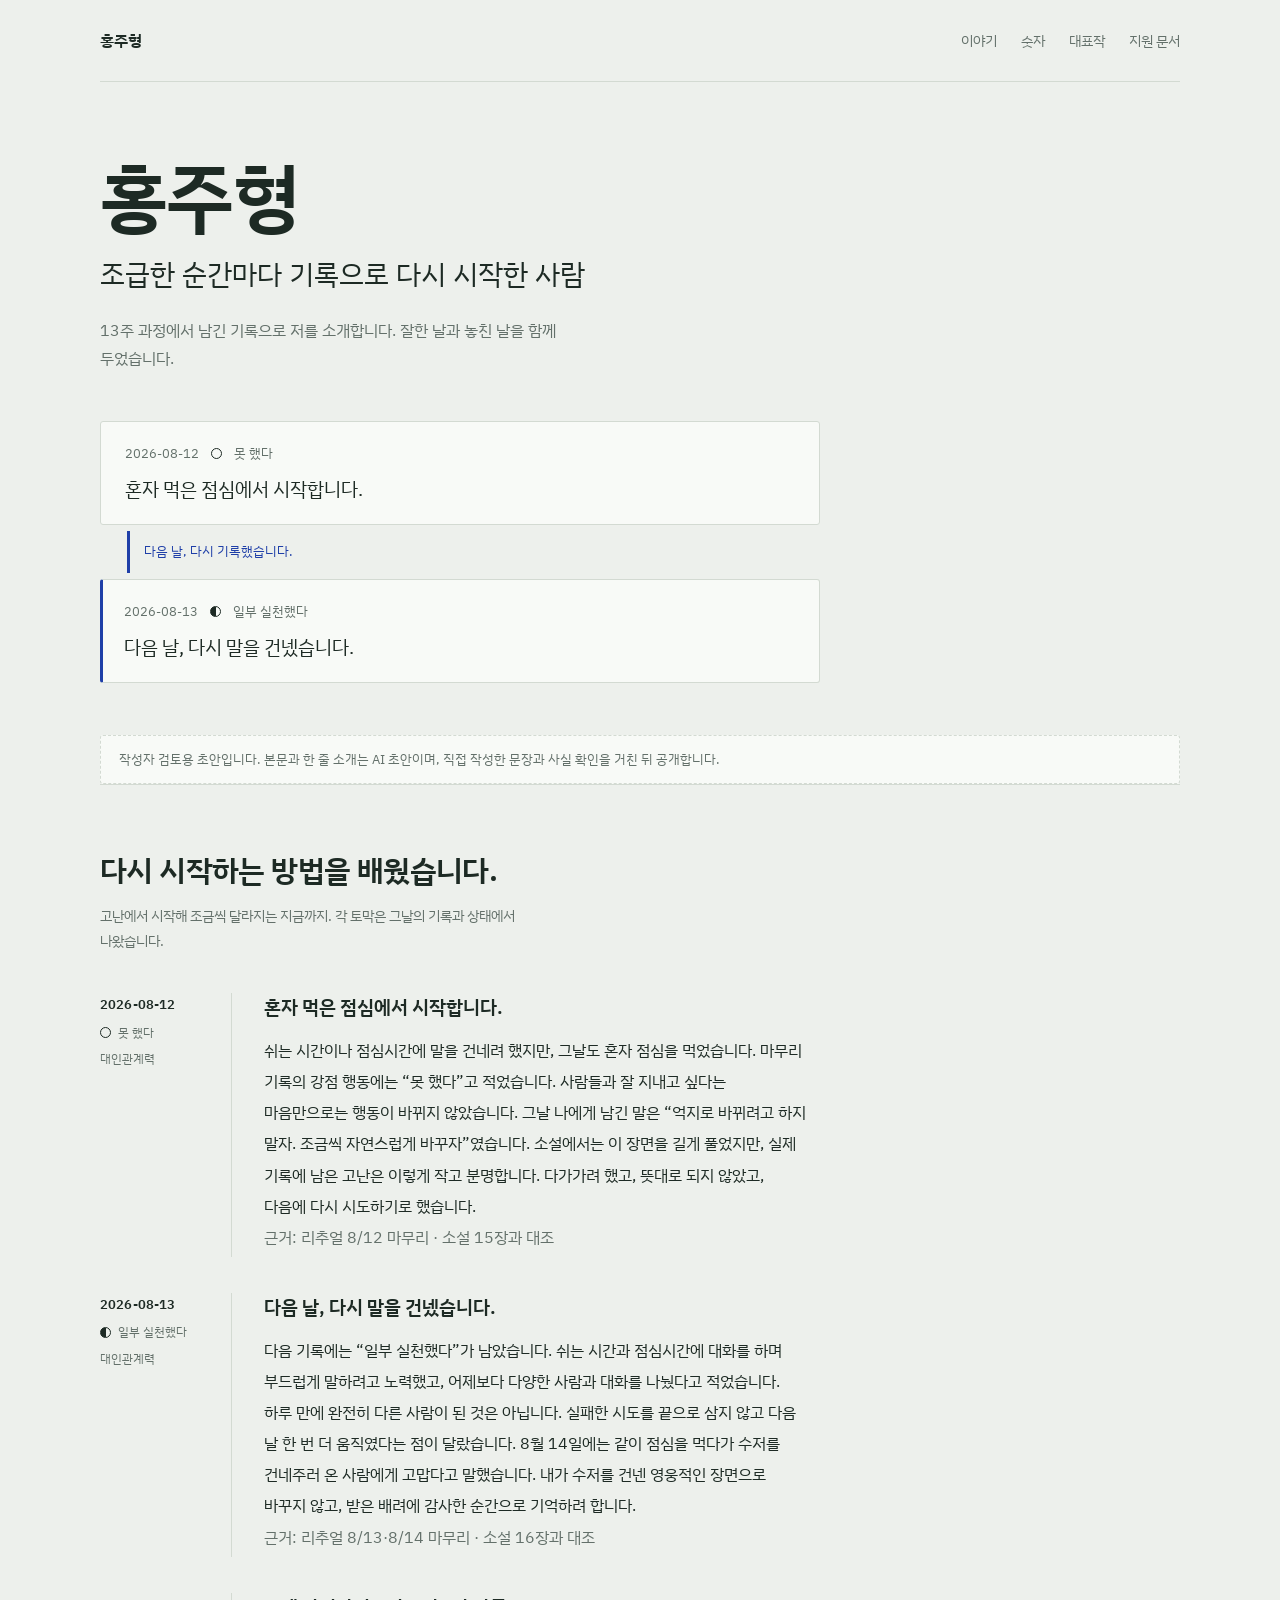
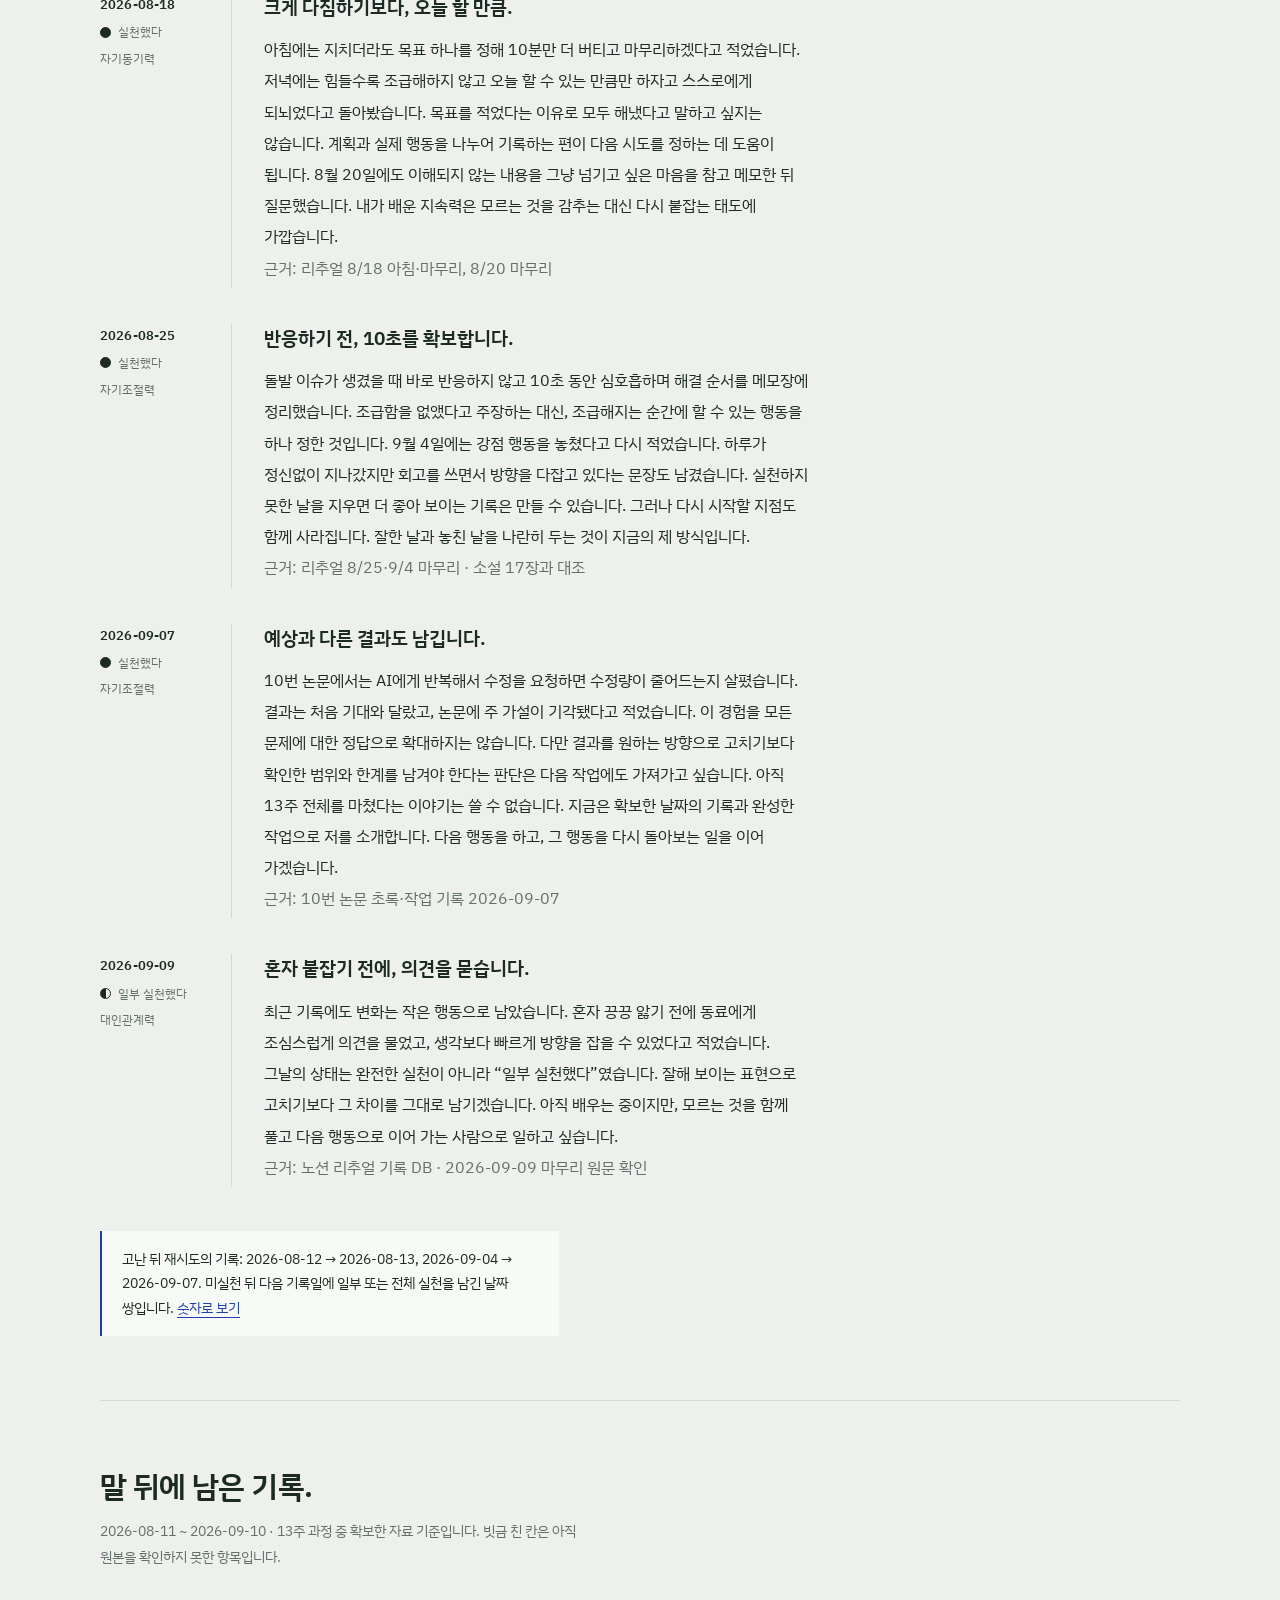
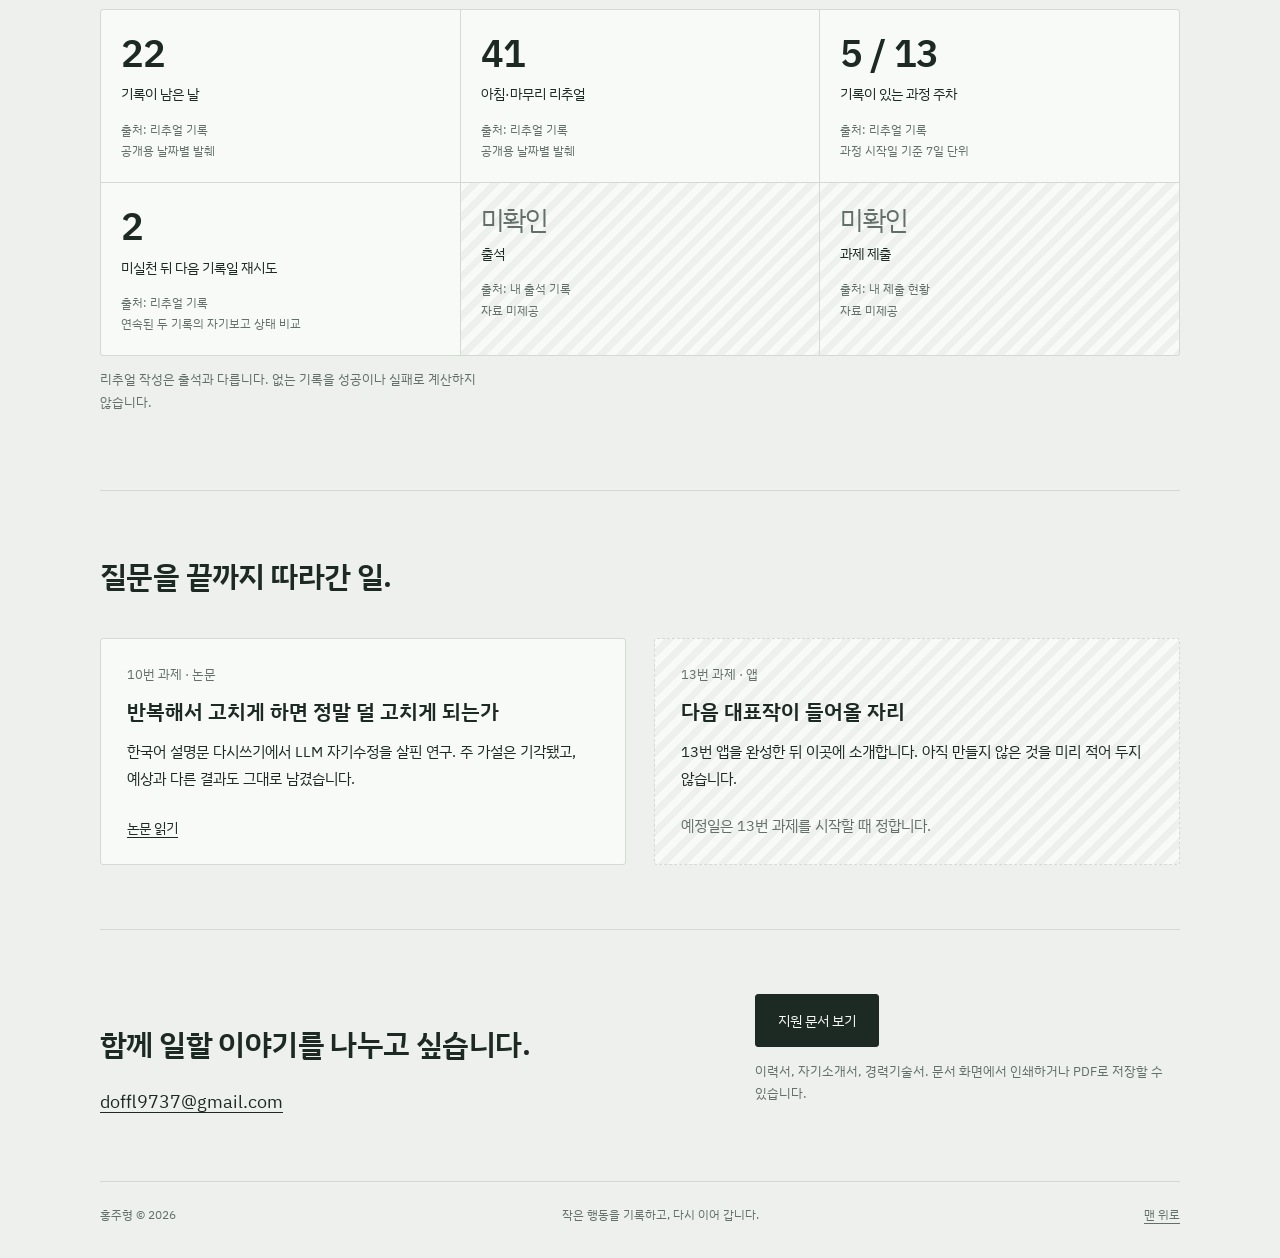
==== preview/index.html @ f92f3372 "BR-A: 기록 갱신 장치와 소개 사이트 - build.py: 공개용 JSON에서 결정론적으로 사이트·지원 문서 HTML 생성 - test_build.py: 동일 입력 동일 결과," ====
<!doctype html>
<html lang="ko"><head><meta charset="utf-8"><meta name="viewport" content="width=device-width,initial-scale=1"><meta name="description" content="홍주형의 이야기, 기록, 대표작."><link rel="icon" href="data:,"><title>홍주형 · 기록으로 이어지는 소개</title><link rel="stylesheet" href="style.css"></head>
<body><a class="skip" href="#story">본문으로 바로가기</a><header><a class="wordmark" href="#top">홍주형</a><nav aria-label="주요 메뉴"><a href="#story">이야기</a><a href="#numbers">숫자</a><a href="#work">대표작</a><a href="#resume">지원 문서</a></nav></header>
<main id="top"><section class="hero"><h1>홍주형</h1><p class="headline">조급한 순간마다 기록으로 다시 시작한 사람</p><p class="intro">13주 과정에서 남긴 기록으로 저를 소개합니다. 잘한 날과 놓친 날을 함께 두었습니다.</p><div class="retry"><article class="entry"><p class="entry-meta"><time datetime="2026-08-12">2026-08-12</time><span class="mark mark-none" aria-hidden="true"></span>못 했다</p><p class="entry-line">혼자 먹은 점심에서 시작합니다.</p></article><p class="retry-join">다음 날, 다시 기록했습니다.</p><article class="entry entry-return"><p class="entry-meta"><time datetime="2026-08-13">2026-08-13</time><span class="mark mark-half" aria-hidden="true"></span>일부 실천했다</p><p class="entry-line">다음 날, 다시 말을 건넸습니다.</p></article></div></section>
<p class="banner">작성자 검토용 초안입니다. 본문과 한 줄 소개는 AI 초안이며, 직접 작성한 문장과 사실 확인을 거친 뒤 공개합니다.</p>
<section id="story" class="section"><div class="section-head"><h2>다시 시작하는 방법을 배웠습니다.</h2><p>고난에서 시작해 조금씩 달라지는 지금까지. 각 토막은 그날의 기록과 상태에서 나왔습니다.</p></div><article class="scene"><div class="scene-rail"><time class="date" datetime="2026-08-12">2026-08-12</time><span class="scene-status"><span class="mark mark-none" aria-hidden="true"></span>못 했다</span><span class="scene-ability">대인관계력</span></div><div class="scene-body"><h3>혼자 먹은 점심에서 시작합니다.</h3><p>쉬는 시간이나 점심시간에 말을 건네려 했지만, 그날도 혼자 점심을 먹었습니다. 마무리 기록의 강점 행동에는 “못 했다”고 적었습니다. 사람들과 잘 지내고 싶다는 마음만으로는 행동이 바뀌지 않았습니다. 그날 나에게 남긴 말은 “억지로 바뀌려고 하지 말자. 조금씩 자연스럽게 바꾸자”였습니다. 소설에서는 이 장면을 길게 풀었지만, 실제 기록에 남은 고난은 이렇게 작고 분명합니다. 다가가려 했고, 뜻대로 되지 않았고, 다음에 다시 시도하기로 했습니다.</p><p class="source">근거: 리추얼 8/12 마무리 · 소설 15장과 대조</p></div></article><article class="scene"><div class="scene-rail"><time class="date" datetime="2026-08-13">2026-08-13</time><span class="scene-status"><span class="mark mark-half" aria-hidden="true"></span>일부 실천했다</span><span class="scene-ability">대인관계력</span></div><div class="scene-body"><h3>다음 날, 다시 말을 건넸습니다.</h3><p>다음 기록에는 “일부 실천했다”가 남았습니다. 쉬는 시간과 점심시간에 대화를 하며 부드럽게 말하려고 노력했고, 어제보다 다양한 사람과 대화를 나눴다고 적었습니다. 하루 만에 완전히 다른 사람이 된 것은 아닙니다. 실패한 시도를 끝으로 삼지 않고 다음 날 한 번 더 움직였다는 점이 달랐습니다. 8월 14일에는 같이 점심을 먹다가 수저를 건네주러 온 사람에게 고맙다고 말했습니다. 내가 수저를 건넨 영웅적인 장면으로 바꾸지 않고, 받은 배려에 감사한 순간으로 기억하려 합니다.</p><p class="source">근거: 리추얼 8/13·8/14 마무리 · 소설 16장과 대조</p></div></article><article class="scene"><div class="scene-rail"><time class="date" datetime="2026-08-18">2026-08-18</time><span class="scene-status"><span class="mark mark-full" aria-hidden="true"></span>실천했다</span><span class="scene-ability">자기동기력</span></div><div class="scene-body"><h3>크게 다짐하기보다, 오늘 할 만큼.</h3><p>아침에는 지치더라도 목표 하나를 정해 10분만 더 버티고 마무리하겠다고 적었습니다. 저녁에는 힘들수록 조급해하지 않고 오늘 할 수 있는 만큼만 하자고 스스로에게 되뇌었다고 돌아봤습니다. 목표를 적었다는 이유로 모두 해냈다고 말하고 싶지는 않습니다. 계획과 실제 행동을 나누어 기록하는 편이 다음 시도를 정하는 데 도움이 됩니다. 8월 20일에도 이해되지 않는 내용을 그냥 넘기고 싶은 마음을 참고 메모한 뒤 질문했습니다. 내가 배운 지속력은 모르는 것을 감추는 대신 다시 붙잡는 태도에 가깝습니다.</p><p class="source">근거: 리추얼 8/18 아침·마무리, 8/20 마무리</p></div></article><article class="scene"><div class="scene-rail"><time class="date" datetime="2026-08-25">2026-08-25</time><span class="scene-status"><span class="mark mark-full" aria-hidden="true"></span>실천했다</span><span class="scene-ability">자기조절력</span></div><div class="scene-body"><h3>반응하기 전, 10초를 확보합니다.</h3><p>돌발 이슈가 생겼을 때 바로 반응하지 않고 10초 동안 심호흡하며 해결 순서를 메모장에 정리했습니다. 조급함을 없앴다고 주장하는 대신, 조급해지는 순간에 할 수 있는 행동을 하나 정한 것입니다. 9월 4일에는 강점 행동을 놓쳤다고 다시 적었습니다. 하루가 정신없이 지나갔지만 회고를 쓰면서 방향을 다잡고 있다는 문장도 남겼습니다. 실천하지 못한 날을 지우면 더 좋아 보이는 기록은 만들 수 있습니다. 그러나 다시 시작할 지점도 함께 사라집니다. 잘한 날과 놓친 날을 나란히 두는 것이 지금의 제 방식입니다.</p><p class="source">근거: 리추얼 8/25·9/4 마무리 · 소설 17장과 대조</p></div></article><article class="scene"><div class="scene-rail"><time class="date" datetime="2026-09-07">2026-09-07</time><span class="scene-status"><span class="mark mark-full" aria-hidden="true"></span>실천했다</span><span class="scene-ability">자기조절력</span></div><div class="scene-body"><h3>예상과 다른 결과도 남깁니다.</h3><p>10번 논문에서는 AI에게 반복해서 수정을 요청하면 수정량이 줄어드는지 살폈습니다. 결과는 처음 기대와 달랐고, 논문에 주 가설이 기각됐다고 적었습니다. 이 경험을 모든 문제에 대한 정답으로 확대하지는 않습니다. 다만 결과를 원하는 방향으로 고치기보다 확인한 범위와 한계를 남겨야 한다는 판단은 다음 작업에도 가져가고 싶습니다. 아직 13주 전체를 마쳤다는 이야기는 쓸 수 없습니다. 지금은 확보한 날짜의 기록과 완성한 작업으로 저를 소개합니다. 다음 행동을 하고, 그 행동을 다시 돌아보는 일을 이어 가겠습니다.</p><p class="source">근거: 10번 논문 초록·작업 기록 2026-09-07</p></div></article><article class="scene"><div class="scene-rail"><time class="date" datetime="2026-09-09">2026-09-09</time><span class="scene-status"><span class="mark mark-half" aria-hidden="true"></span>일부 실천했다</span><span class="scene-ability">대인관계력</span></div><div class="scene-body"><h3>혼자 붙잡기 전에, 의견을 묻습니다.</h3><p>최근 기록에도 변화는 작은 행동으로 남았습니다. 혼자 끙끙 앓기 전에 동료에게 조심스럽게 의견을 물었고, 생각보다 빠르게 방향을 잡을 수 있었다고 적었습니다. 그날의 상태는 완전한 실천이 아니라 “일부 실천했다”였습니다. 잘해 보이는 표현으로 고치기보다 그 차이를 그대로 남기겠습니다. 아직 배우는 중이지만, 모르는 것을 함께 풀고 다음 행동으로 이어 가는 사람으로 일하고 싶습니다.</p><p class="source">근거: 노션 리추얼 기록 DB · 2026-09-09 마무리 원문 확인</p></div></article><p class="recovery">고난 뒤 재시도의 기록: 2026-08-12 → 2026-08-13, 2026-09-04 → 2026-09-07. 미실천 뒤 다음 기록일에 일부 또는 전체 실천을 남긴 날짜 쌍입니다. <a href="#numbers">숫자로 보기</a></p></section>
<section id="numbers" class="section"><div class="section-head"><h2>말 뒤에 남은 기록.</h2><p>2026-08-11 ~ 2026-09-10 · 13주 과정 중 확보한 자료 기준입니다. 빗금 친 칸은 아직 원본을 확인하지 못한 항목입니다.</p></div><div class="tally"><div class="stat"><span class="stat-value">22</span><span class="stat-label">기록이 남은 날</span><span class="stat-source">출처: 리추얼 기록</span><span class="stat-note">공개용 날짜별 발췌</span></div><div class="stat"><span class="stat-value">41</span><span class="stat-label">아침·마무리 리추얼</span><span class="stat-source">출처: 리추얼 기록</span><span class="stat-note">공개용 날짜별 발췌</span></div><div class="stat"><span class="stat-value">5 / 13</span><span class="stat-label">기록이 있는 과정 주차</span><span class="stat-source">출처: 리추얼 기록</span><span class="stat-note">과정 시작일 기준 7일 단위</span></div><div class="stat"><span class="stat-value">2</span><span class="stat-label">미실천 뒤 다음 기록일 재시도</span><span class="stat-source">출처: 리추얼 기록</span><span class="stat-note">연속된 두 기록의 자기보고 상태 비교</span></div><div class="stat stat-empty"><span class="stat-value">미확인</span><span class="stat-label">출석</span><span class="stat-source">출처: 내 출석 기록</span><span class="stat-note">자료 미제공</span></div><div class="stat stat-empty"><span class="stat-value">미확인</span><span class="stat-label">과제 제출</span><span class="stat-source">출처: 내 제출 현황</span><span class="stat-note">자료 미제공</span></div></div><p class="footnote">리추얼 작성은 출석과 다릅니다. 없는 기록을 성공이나 실패로 계산하지 않습니다.</p></section>
<section id="work" class="section"><div class="section-head"><h2>질문을 끝까지 따라간 일.</h2></div><div class="works"><article class="work"><span class="work-kind">10번 과제 · 논문</span><h3>반복해서 고치게 하면 정말 덜 고치게 되는가</h3><p>한국어 설명문 다시쓰기에서 LLM 자기수정을 살핀 연구. 주 가설은 기각됐고, 예상과 다른 결과도 그대로 남겼습니다.</p><a href="paper.html">논문 읽기</a></article><article class="work work-empty"><span class="work-kind">13번 과제 · 앱</span><h3>다음 대표작이 들어올 자리</h3><p>13번 앱을 완성한 뒤 이곳에 소개합니다. 아직 만들지 않은 것을 미리 적어 두지 않습니다.</p><p class="work-note">예정일은 13번 과제를 시작할 때 정합니다.</p></article></div></section>
<section id="resume" class="section closing"><div><h2>함께 일할 이야기를 나누고 싶습니다.</h2><a class="contact" href="mailto:doffl9737@gmail.com">doffl9737@gmail.com</a></div><div><a class="button" href="documents.html">지원 문서 보기</a><p class="footnote">이력서, 자기소개서, 경력기술서. 문서 화면에서 인쇄하거나 PDF로 저장할 수 있습니다.</p></div></section></main><footer><span>홍주형 © 2026</span><span>작은 행동을 기록하고, 다시 이어 갑니다.</span><a href="#top">맨 위로</a></footer></body></html>
---- preview/style.css ----
@import url("https://fonts.googleapis.com/css2?family=IBM+Plex+Sans+KR:wght@300;400;600&display=swap");

/* 기록의 사이트: 상태는 색이 아니라 모양으로, "아직 없음"은 빈 칸으로 드러낸다. */
:root{
  --paper:#edf0ec;
  --sheet:#f8faf7;
  --ink:#1d2a24;
  --muted:#63706a;
  --rule:#d3dad2;
  --pen:#1f3fa8;
  --measure:34em;
}
*{box-sizing:border-box}
html{scroll-behavior:smooth;scroll-padding-top:24px}
body{
  margin:0;
  background:var(--paper);
  color:var(--ink);
  font-family:"IBM Plex Sans KR","Malgun Gothic","Apple SD Gothic Neo",system-ui,sans-serif;
  font-weight:400;
  line-height:1.8;
  -webkit-font-smoothing:antialiased;
}
a{color:inherit;text-underline-offset:4px;text-decoration-thickness:1px}
a:focus-visible,button:focus-visible{outline:2px solid var(--pen);outline-offset:4px}
time,.date,.stat-value{font-variant-numeric:tabular-nums}
.skip{position:absolute;top:-100px;left:16px;background:var(--sheet);padding:12px 16px;z-index:5}
.skip:focus{top:12px}

header,main,footer{width:min(1080px,calc(100% - 72px));margin-inline:auto}

/* ── 머리말 ───────────────────────────────── */
header{
  display:flex;justify-content:space-between;align-items:baseline;
  gap:24px;padding:26px 0;border-bottom:1px solid var(--rule);
}
.wordmark{font-weight:600;text-decoration:none;letter-spacing:-.01em}
nav{display:flex;gap:24px;font-size:13.5px;color:var(--muted)}
nav a{text-decoration:none}
nav a:hover{color:var(--ink);text-decoration:underline}

/* ── 첫 화면: 다시 시작한 이틀 ─────────────── */
.hero{padding:72px 0 52px}
.hero h1{
  font-size:clamp(44px,6vw,76px);font-weight:600;letter-spacing:-.02em;
  line-height:1.1;margin:0;
}
.headline{
  font-size:clamp(20px,2.2vw,28px);font-weight:400;line-height:1.5;
  margin:16px 0 0;max-width:24em;word-break:keep-all;
}
.intro{
  font-size:15.5px;color:var(--muted);max-width:var(--measure);
  margin:22px 0 0;word-break:keep-all;
}

.retry{margin-top:48px;max-width:720px}
.entry{
  background:var(--sheet);border:1px solid var(--rule);border-radius:3px;
  padding:20px 24px;
}
/* 다시 기록한 날. 파란 잉크는 이 사이트에서 오직 여기에만 쓴다. */
.entry-return{border-left:3px solid var(--pen);padding-left:21px}
.entry-meta{
  display:flex;align-items:center;gap:12px;margin:0 0 10px;
  font-size:12.5px;color:var(--muted);
}
.entry-line{margin:0;font-size:19px;line-height:1.55;word-break:keep-all}
.retry-join{
  display:flex;align-items:center;gap:14px;
  margin:0;padding:0 0 0 27px;
  font-size:13px;color:var(--pen);
}
.retry-join::before{
  content:"";width:3px;height:42px;background:var(--pen);flex:none;
  margin:6px 0;
}

/* 상태 표식: ○ 못 했다 / ◐ 일부 실천 / ● 실천 — 색이 아니라 채움으로 구분 */
.mark{
  width:11px;height:11px;border-radius:50%;flex:none;
  border:1.5px solid var(--ink);
}
.mark-full{background:var(--ink)}
.mark-half{background:linear-gradient(90deg,var(--ink) 50%,transparent 50%)}
.mark-none{background:transparent}
.mark-blank{border-style:dotted;opacity:.55}

/* ── 초안 배너 ─────────────────────────────── */
.banner{
  margin:0;padding:12px 18px;background:var(--sheet);
  border:1px dashed var(--rule);border-radius:3px;
  font-size:13px;color:var(--muted);
}

/* ── 구획 ─────────────────────────────────── */
.section{padding:64px 0;border-top:1px solid var(--rule)}
.section-head{margin-bottom:40px}
h2{
  font-size:clamp(25px,2.6vw,30px);font-weight:600;letter-spacing:-.02em;
  line-height:1.45;margin:0;word-break:keep-all;
}
.section-head p{
  margin:10px 0 0;font-size:14px;color:var(--muted);
  max-width:var(--measure);word-break:keep-all;
}

/* ── 이야기: 날짜 레일 + 세로 척추 ─────────── */
.scene{
  display:grid;grid-template-columns:132px 1fr;gap:0 32px;
  padding-bottom:36px;
}
.scene-rail{
  border-right:1px solid var(--rule);padding-right:20px;
  display:flex;flex-direction:column;gap:5px;align-items:flex-start;
}
.scene-rail .date{font-size:13px;font-weight:600;letter-spacing:.01em}
.scene-status{display:flex;align-items:center;gap:7px;font-size:12px;color:var(--muted)}
.scene-ability{font-size:12px;color:var(--muted)}
.scene-body{padding-bottom:4px}
.scene-body h3{
  font-size:19px;font-weight:600;line-height:1.55;margin:0 0 12px;
  word-break:keep-all;
}
.scene-body p{
  font-size:16px;line-height:1.95;margin:0;
  max-width:var(--measure);word-break:keep-all;
}
.source{margin-top:14px;font-size:12px;color:var(--muted)}
.recovery{
  margin:8px 0 0;padding:16px 20px;border-left:2px solid var(--pen);
  background:var(--sheet);font-size:13.5px;max-width:var(--measure);
  word-break:keep-all;
}
.recovery a{color:var(--pen)}

/* ── 숫자: 확보한 값과 빈 칸을 나란히 ──────── */
/* 6개 항목 = 3×2. auto-fit은 마지막 줄에 빈 칸을 남긴다. */
.tally{
  display:grid;grid-template-columns:repeat(3,1fr);
  gap:1px;background:var(--rule);border:1px solid var(--rule);border-radius:3px;
  overflow:hidden;
}
.stat{background:var(--sheet);padding:22px 20px 20px}
.stat-value{
  display:block;font-size:38px;font-weight:600;letter-spacing:-.03em;
  line-height:1.15;
}
.stat-label{display:block;font-size:14px;margin-top:6px}
.stat-source{display:block;font-size:12px;color:var(--muted);margin-top:12px}
.stat-note{display:block;font-size:12px;color:var(--muted)}
/* 아직 없음 = 빈 칸. 숨기지 않고 형태로 남긴다. */
.stat-empty{background:repeating-linear-gradient(
  135deg,var(--sheet),var(--sheet) 7px,var(--paper) 7px,var(--paper) 14px)}
.stat-empty .stat-value{color:var(--muted);font-size:26px;font-weight:400}
.footnote{font-size:12.5px;color:var(--muted);max-width:var(--measure);word-break:keep-all}

/* ── 대표작 ───────────────────────────────── */
.works{display:grid;grid-template-columns:repeat(auto-fit,minmax(280px,1fr));gap:28px}
.work{
  background:var(--sheet);border:1px solid var(--rule);border-radius:3px;
  padding:24px 26px;display:flex;flex-direction:column;
}
.work-kind{font-size:12.5px;color:var(--muted)}
.work h3{
  font-size:21px;font-weight:600;line-height:1.5;margin:10px 0 12px;
  word-break:keep-all;
}
.work p{font-size:14.5px;line-height:1.85;margin:0;word-break:keep-all}
.work a{margin-top:auto;padding-top:20px;font-size:14px}
.work-empty{
  background:repeating-linear-gradient(
    135deg,var(--sheet),var(--sheet) 7px,var(--paper) 7px,var(--paper) 14px);
  border-style:dashed;
}
.work-note{margin-top:auto;padding-top:20px;font-size:13px;color:var(--muted)}

/* ── 맺음 ─────────────────────────────────── */
.closing{display:grid;grid-template-columns:1fr auto;gap:40px;align-items:end}
.contact{font-size:18px;overflow-wrap:anywhere;display:inline-block;margin-top:18px}
.button{
  display:inline-block;padding:13px 22px;border:1px solid var(--ink);
  border-radius:3px;text-decoration:none;font-size:14px;background:var(--ink);
  color:var(--sheet);
}
.button:hover{background:#0f1a15}
footer{
  border-top:1px solid var(--rule);padding:22px 0 32px;
  display:flex;justify-content:space-between;gap:16px;
  font-size:12px;color:var(--muted);
}

/* ── 지원 문서 / 논문 ──────────────────────── */
.document{max-width:800px;margin-inline:auto;padding:40px 24px}
.document section{margin-bottom:48px}
.document h1{font-size:34px;font-weight:600;letter-spacing:-.03em}
.document table{border-collapse:collapse;width:100%;font-size:13px}
.document th,.document td{
  padding:11px 12px;border:1px solid var(--rule);text-align:left;vertical-align:top;
}
.document th{background:var(--sheet);font-weight:600}
.document .scene{grid-template-columns:112px 1fr;gap:0 24px}
.paper-text{
  white-space:pre-wrap;overflow-wrap:anywhere;font-family:inherit;
  font-size:14px;line-height:1.9;
}
.print-button{
  background:var(--ink);color:var(--sheet);border:0;border-radius:3px;
  padding:10px 20px;cursor:pointer;font:inherit;font-size:14px;
}

/* ── 모바일 ───────────────────────────────── */
@media(max-width:720px){
  header,main,footer{width:calc(100% - 32px)}
  header{flex-direction:column;align-items:flex-start;gap:10px;padding:18px 0}
  nav{width:100%;justify-content:space-between;gap:10px;font-size:13px}
  .hero{padding:44px 0 40px}
  .retry{margin-top:36px}
  .entry{padding:16px 18px}
  .entry-line{font-size:16px}
  .entry-meta{flex-wrap:wrap;gap:8px}
  .section{padding:40px 0}
  .section-head{margin-bottom:28px}
  /* 레일이 위로 올라오고, 척추는 왼쪽 테두리가 된다 */
  .scene,.document .scene{
    grid-template-columns:1fr;gap:12px;
    border-left:1px solid var(--rule);padding-left:18px;padding-bottom:30px;
  }
  .scene-rail{
    border-right:0;padding-right:0;flex-direction:row;flex-wrap:wrap;
    align-items:center;gap:8px 14px;
  }
  .tally{grid-template-columns:1fr}
  .closing{grid-template-columns:1fr;gap:24px;align-items:start}
  footer{flex-wrap:wrap;gap:8px}
  .document table,.document tbody,.document tr,.document td{display:block}
  .document th{display:none}
  .document td:empty{display:none}
  .document td:before{
    content:attr(data-label);display:block;font-weight:600;font-size:11px;
    color:var(--muted);
  }
}

@media(min-width:721px) and (max-width:960px){
  .tally{grid-template-columns:repeat(2,1fr)}
}

@media(prefers-reduced-motion:reduce){html{scroll-behavior:auto}}

/* ── 인쇄 (지원 문서 PDF) ──────────────────── */
@media print{
  @page{size:A4;margin:16mm}
  body{background:#fff;color:#000}
  .no-print{display:none!important}
  .document{max-width:none;padding:0;font-size:10.5pt}
  .document section{break-after:page}
  .document h1,.document h2,.document h3{break-after:avoid}
  /* grid 자식은 break-inside가 신뢰할 수 없다. 인쇄에서는 블록으로 되돌린다. */
  .scene{display:block;break-inside:avoid;padding-bottom:18px}
  .scene-rail{
    display:flex;flex-direction:row;align-items:center;gap:14px;
    border-right:0;padding-right:0;margin-bottom:6px;break-after:avoid;
  }
  .scene-body p{line-height:1.65}
  .source{font-size:8pt}
  .recovery{border-left:2px solid #000;background:none}
  .banner{border:1px solid #888}
  .document td{padding:8px}
  .document tr{break-inside:avoid}
  a{color:inherit;text-decoration:none}
}
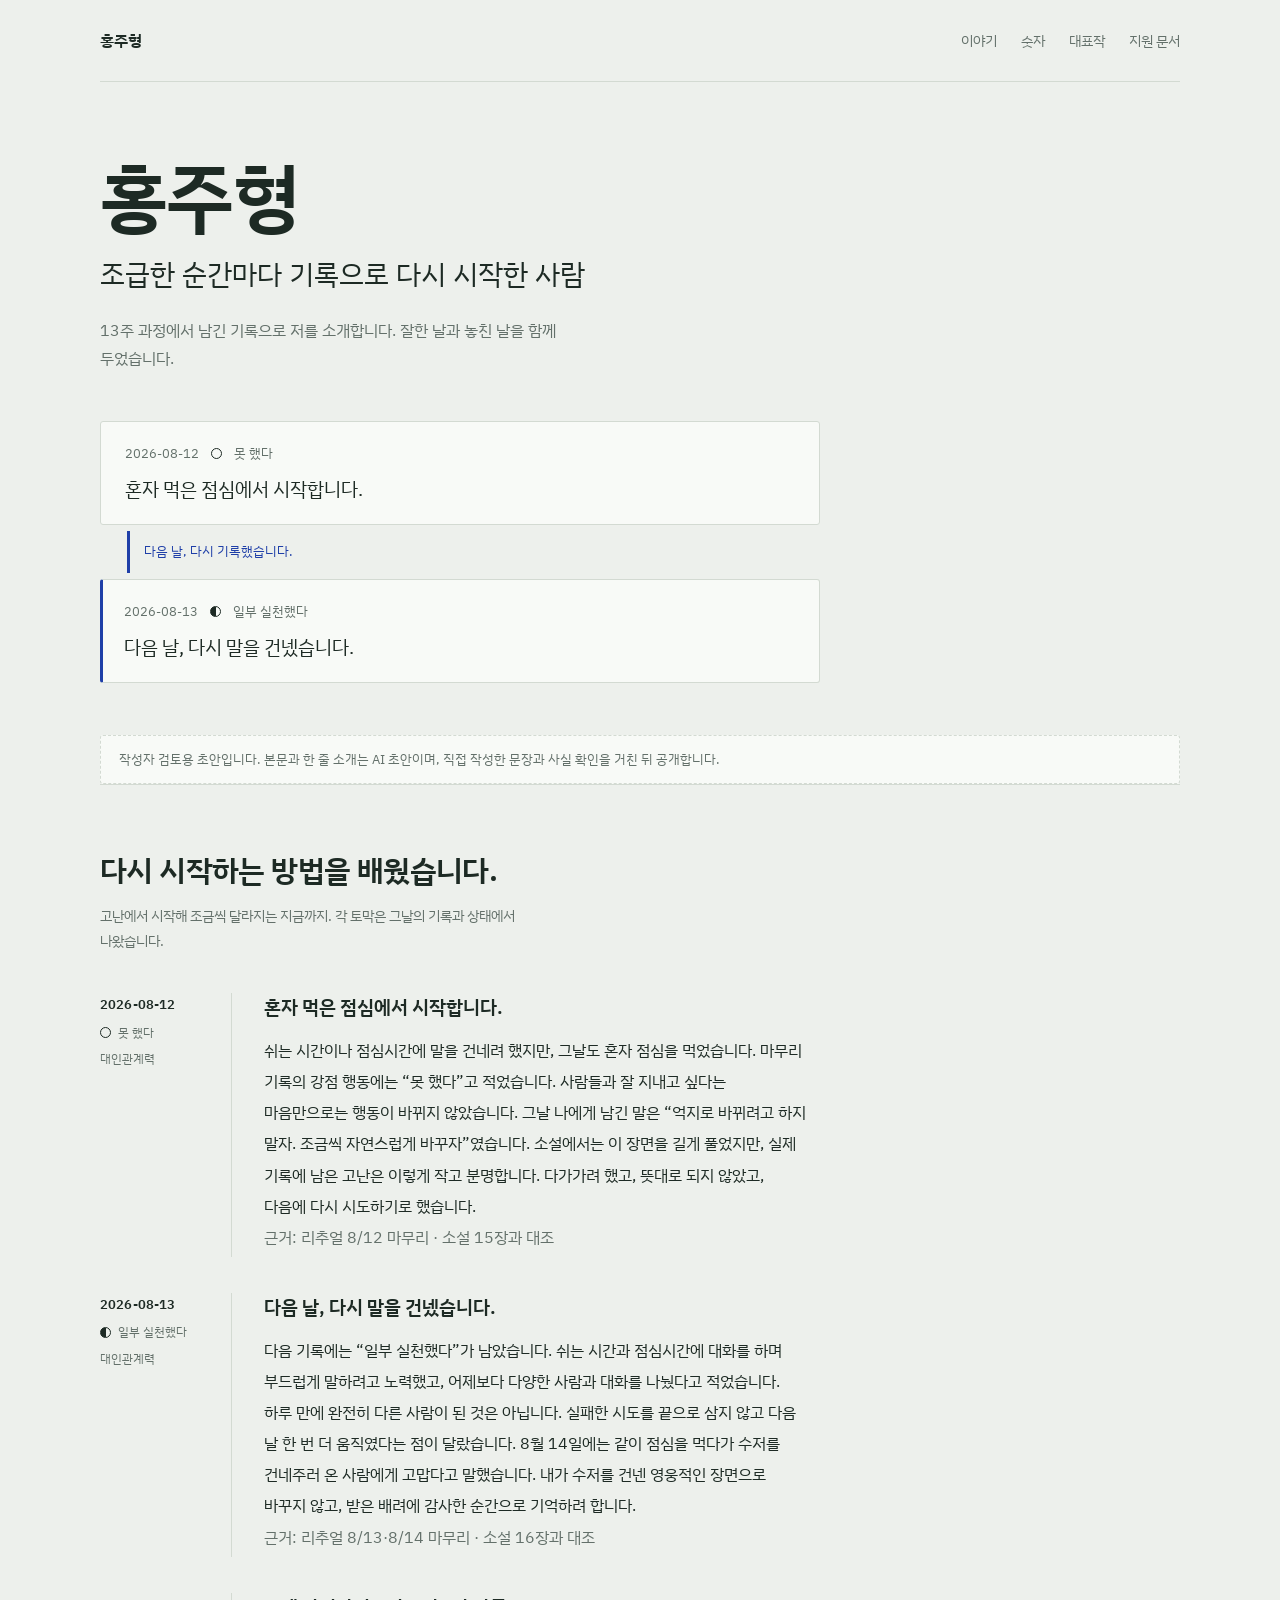
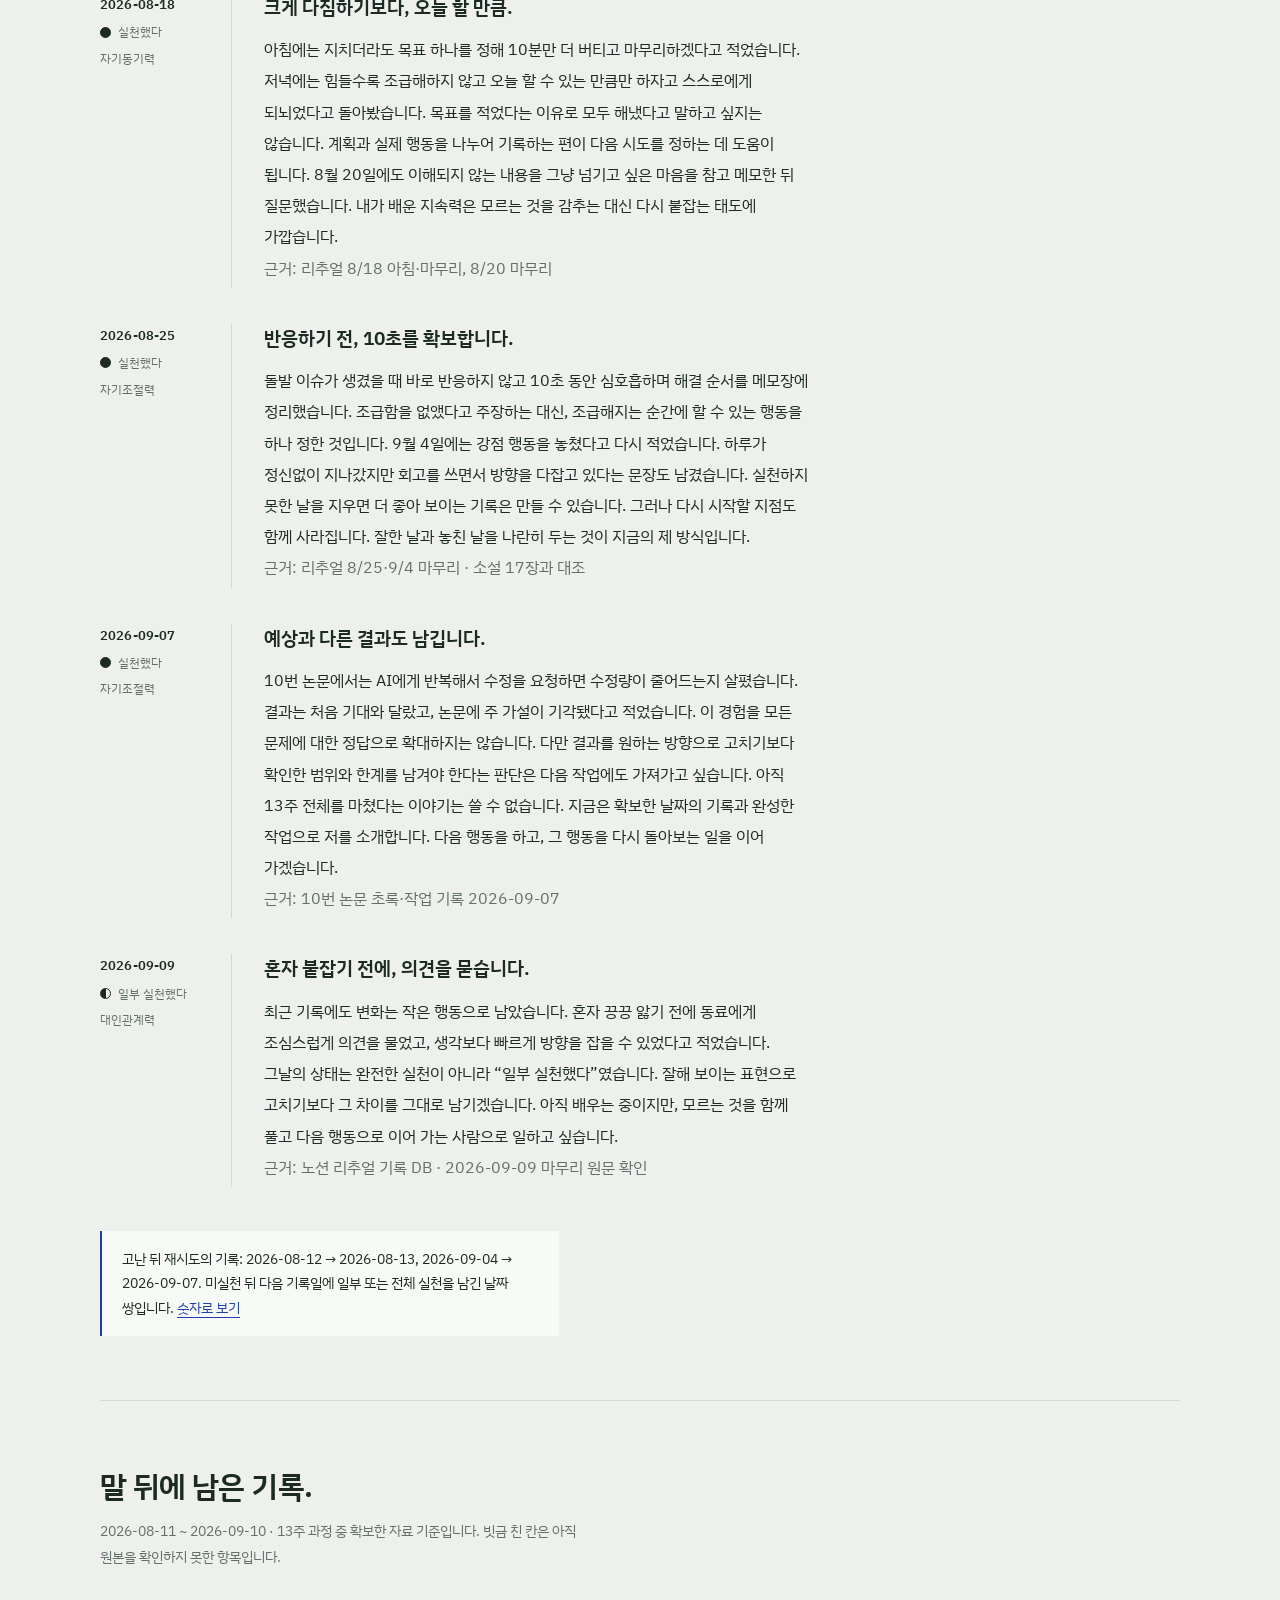
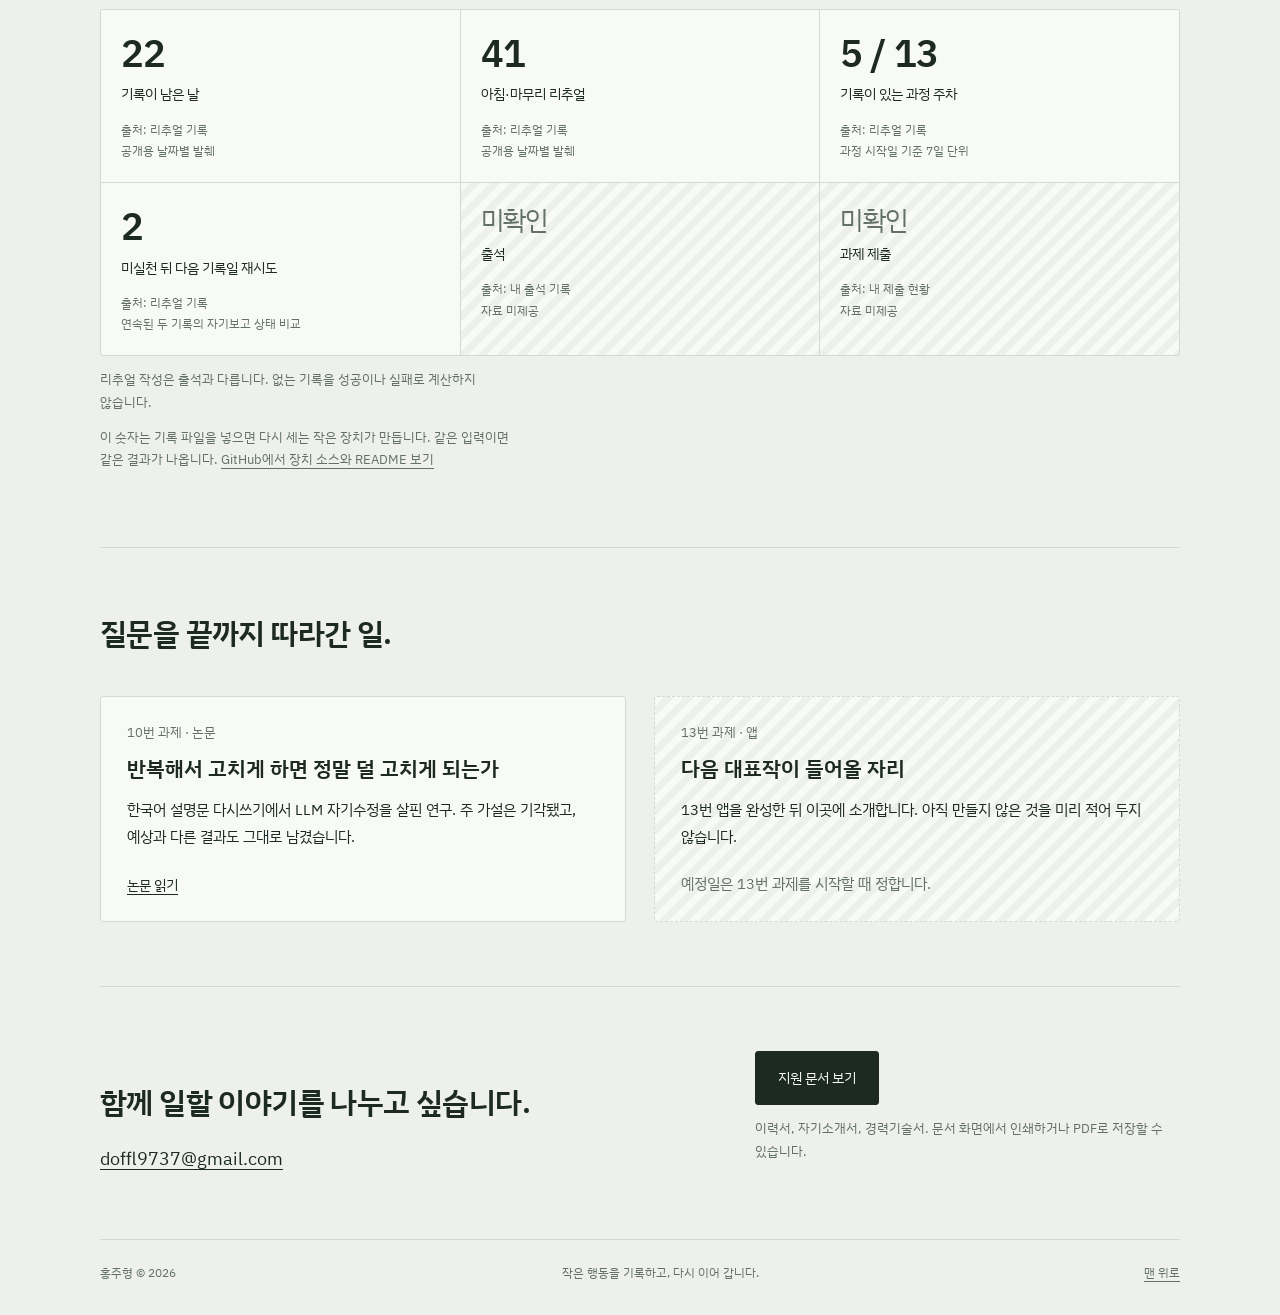
==== commit c093e471: "사이트에 GitHub 소스 링크 추가, 문서 갱신 Co-Authored-By: Claude Opus 5 <noreply@anthropic.com>" ====
--- a/preview/index.html
+++ b/preview/index.html
@@ -4,6 +4,6 @@
 <main id="top"><section class="hero"><h1>홍주형</h1><p class="headline">조급한 순간마다 기록으로 다시 시작한 사람</p><p class="intro">13주 과정에서 남긴 기록으로 저를 소개합니다. 잘한 날과 놓친 날을 함께 두었습니다.</p><div class="retry"><article class="entry"><p class="entry-meta"><time datetime="2026-08-12">2026-08-12</time><span class="mark mark-none" aria-hidden="true"></span>못 했다</p><p class="entry-line">혼자 먹은 점심에서 시작합니다.</p></article><p class="retry-join">다음 날, 다시 기록했습니다.</p><article class="entry entry-return"><p class="entry-meta"><time datetime="2026-08-13">2026-08-13</time><span class="mark mark-half" aria-hidden="true"></span>일부 실천했다</p><p class="entry-line">다음 날, 다시 말을 건넸습니다.</p></article></div></section>
 <p class="banner">작성자 검토용 초안입니다. 본문과 한 줄 소개는 AI 초안이며, 직접 작성한 문장과 사실 확인을 거친 뒤 공개합니다.</p>
 <section id="story" class="section"><div class="section-head"><h2>다시 시작하는 방법을 배웠습니다.</h2><p>고난에서 시작해 조금씩 달라지는 지금까지. 각 토막은 그날의 기록과 상태에서 나왔습니다.</p></div><article class="scene"><div class="scene-rail"><time class="date" datetime="2026-08-12">2026-08-12</time><span class="scene-status"><span class="mark mark-none" aria-hidden="true"></span>못 했다</span><span class="scene-ability">대인관계력</span></div><div class="scene-body"><h3>혼자 먹은 점심에서 시작합니다.</h3><p>쉬는 시간이나 점심시간에 말을 건네려 했지만, 그날도 혼자 점심을 먹었습니다. 마무리 기록의 강점 행동에는 “못 했다”고 적었습니다. 사람들과 잘 지내고 싶다는 마음만으로는 행동이 바뀌지 않았습니다. 그날 나에게 남긴 말은 “억지로 바뀌려고 하지 말자. 조금씩 자연스럽게 바꾸자”였습니다. 소설에서는 이 장면을 길게 풀었지만, 실제 기록에 남은 고난은 이렇게 작고 분명합니다. 다가가려 했고, 뜻대로 되지 않았고, 다음에 다시 시도하기로 했습니다.</p><p class="source">근거: 리추얼 8/12 마무리 · 소설 15장과 대조</p></div></article><article class="scene"><div class="scene-rail"><time class="date" datetime="2026-08-13">2026-08-13</time><span class="scene-status"><span class="mark mark-half" aria-hidden="true"></span>일부 실천했다</span><span class="scene-ability">대인관계력</span></div><div class="scene-body"><h3>다음 날, 다시 말을 건넸습니다.</h3><p>다음 기록에는 “일부 실천했다”가 남았습니다. 쉬는 시간과 점심시간에 대화를 하며 부드럽게 말하려고 노력했고, 어제보다 다양한 사람과 대화를 나눴다고 적었습니다. 하루 만에 완전히 다른 사람이 된 것은 아닙니다. 실패한 시도를 끝으로 삼지 않고 다음 날 한 번 더 움직였다는 점이 달랐습니다. 8월 14일에는 같이 점심을 먹다가 수저를 건네주러 온 사람에게 고맙다고 말했습니다. 내가 수저를 건넨 영웅적인 장면으로 바꾸지 않고, 받은 배려에 감사한 순간으로 기억하려 합니다.</p><p class="source">근거: 리추얼 8/13·8/14 마무리 · 소설 16장과 대조</p></div></article><article class="scene"><div class="scene-rail"><time class="date" datetime="2026-08-18">2026-08-18</time><span class="scene-status"><span class="mark mark-full" aria-hidden="true"></span>실천했다</span><span class="scene-ability">자기동기력</span></div><div class="scene-body"><h3>크게 다짐하기보다, 오늘 할 만큼.</h3><p>아침에는 지치더라도 목표 하나를 정해 10분만 더 버티고 마무리하겠다고 적었습니다. 저녁에는 힘들수록 조급해하지 않고 오늘 할 수 있는 만큼만 하자고 스스로에게 되뇌었다고 돌아봤습니다. 목표를 적었다는 이유로 모두 해냈다고 말하고 싶지는 않습니다. 계획과 실제 행동을 나누어 기록하는 편이 다음 시도를 정하는 데 도움이 됩니다. 8월 20일에도 이해되지 않는 내용을 그냥 넘기고 싶은 마음을 참고 메모한 뒤 질문했습니다. 내가 배운 지속력은 모르는 것을 감추는 대신 다시 붙잡는 태도에 가깝습니다.</p><p class="source">근거: 리추얼 8/18 아침·마무리, 8/20 마무리</p></div></article><article class="scene"><div class="scene-rail"><time class="date" datetime="2026-08-25">2026-08-25</time><span class="scene-status"><span class="mark mark-full" aria-hidden="true"></span>실천했다</span><span class="scene-ability">자기조절력</span></div><div class="scene-body"><h3>반응하기 전, 10초를 확보합니다.</h3><p>돌발 이슈가 생겼을 때 바로 반응하지 않고 10초 동안 심호흡하며 해결 순서를 메모장에 정리했습니다. 조급함을 없앴다고 주장하는 대신, 조급해지는 순간에 할 수 있는 행동을 하나 정한 것입니다. 9월 4일에는 강점 행동을 놓쳤다고 다시 적었습니다. 하루가 정신없이 지나갔지만 회고를 쓰면서 방향을 다잡고 있다는 문장도 남겼습니다. 실천하지 못한 날을 지우면 더 좋아 보이는 기록은 만들 수 있습니다. 그러나 다시 시작할 지점도 함께 사라집니다. 잘한 날과 놓친 날을 나란히 두는 것이 지금의 제 방식입니다.</p><p class="source">근거: 리추얼 8/25·9/4 마무리 · 소설 17장과 대조</p></div></article><article class="scene"><div class="scene-rail"><time class="date" datetime="2026-09-07">2026-09-07</time><span class="scene-status"><span class="mark mark-full" aria-hidden="true"></span>실천했다</span><span class="scene-ability">자기조절력</span></div><div class="scene-body"><h3>예상과 다른 결과도 남깁니다.</h3><p>10번 논문에서는 AI에게 반복해서 수정을 요청하면 수정량이 줄어드는지 살폈습니다. 결과는 처음 기대와 달랐고, 논문에 주 가설이 기각됐다고 적었습니다. 이 경험을 모든 문제에 대한 정답으로 확대하지는 않습니다. 다만 결과를 원하는 방향으로 고치기보다 확인한 범위와 한계를 남겨야 한다는 판단은 다음 작업에도 가져가고 싶습니다. 아직 13주 전체를 마쳤다는 이야기는 쓸 수 없습니다. 지금은 확보한 날짜의 기록과 완성한 작업으로 저를 소개합니다. 다음 행동을 하고, 그 행동을 다시 돌아보는 일을 이어 가겠습니다.</p><p class="source">근거: 10번 논문 초록·작업 기록 2026-09-07</p></div></article><article class="scene"><div class="scene-rail"><time class="date" datetime="2026-09-09">2026-09-09</time><span class="scene-status"><span class="mark mark-half" aria-hidden="true"></span>일부 실천했다</span><span class="scene-ability">대인관계력</span></div><div class="scene-body"><h3>혼자 붙잡기 전에, 의견을 묻습니다.</h3><p>최근 기록에도 변화는 작은 행동으로 남았습니다. 혼자 끙끙 앓기 전에 동료에게 조심스럽게 의견을 물었고, 생각보다 빠르게 방향을 잡을 수 있었다고 적었습니다. 그날의 상태는 완전한 실천이 아니라 “일부 실천했다”였습니다. 잘해 보이는 표현으로 고치기보다 그 차이를 그대로 남기겠습니다. 아직 배우는 중이지만, 모르는 것을 함께 풀고 다음 행동으로 이어 가는 사람으로 일하고 싶습니다.</p><p class="source">근거: 노션 리추얼 기록 DB · 2026-09-09 마무리 원문 확인</p></div></article><p class="recovery">고난 뒤 재시도의 기록: 2026-08-12 → 2026-08-13, 2026-09-04 → 2026-09-07. 미실천 뒤 다음 기록일에 일부 또는 전체 실천을 남긴 날짜 쌍입니다. <a href="#numbers">숫자로 보기</a></p></section>
-<section id="numbers" class="section"><div class="section-head"><h2>말 뒤에 남은 기록.</h2><p>2026-08-11 ~ 2026-09-10 · 13주 과정 중 확보한 자료 기준입니다. 빗금 친 칸은 아직 원본을 확인하지 못한 항목입니다.</p></div><div class="tally"><div class="stat"><span class="stat-value">22</span><span class="stat-label">기록이 남은 날</span><span class="stat-source">출처: 리추얼 기록</span><span class="stat-note">공개용 날짜별 발췌</span></div><div class="stat"><span class="stat-value">41</span><span class="stat-label">아침·마무리 리추얼</span><span class="stat-source">출처: 리추얼 기록</span><span class="stat-note">공개용 날짜별 발췌</span></div><div class="stat"><span class="stat-value">5 / 13</span><span class="stat-label">기록이 있는 과정 주차</span><span class="stat-source">출처: 리추얼 기록</span><span class="stat-note">과정 시작일 기준 7일 단위</span></div><div class="stat"><span class="stat-value">2</span><span class="stat-label">미실천 뒤 다음 기록일 재시도</span><span class="stat-source">출처: 리추얼 기록</span><span class="stat-note">연속된 두 기록의 자기보고 상태 비교</span></div><div class="stat stat-empty"><span class="stat-value">미확인</span><span class="stat-label">출석</span><span class="stat-source">출처: 내 출석 기록</span><span class="stat-note">자료 미제공</span></div><div class="stat stat-empty"><span class="stat-value">미확인</span><span class="stat-label">과제 제출</span><span class="stat-source">출처: 내 제출 현황</span><span class="stat-note">자료 미제공</span></div></div><p class="footnote">리추얼 작성은 출석과 다릅니다. 없는 기록을 성공이나 실패로 계산하지 않습니다.</p></section>
+<section id="numbers" class="section"><div class="section-head"><h2>말 뒤에 남은 기록.</h2><p>2026-08-11 ~ 2026-09-10 · 13주 과정 중 확보한 자료 기준입니다. 빗금 친 칸은 아직 원본을 확인하지 못한 항목입니다.</p></div><div class="tally"><div class="stat"><span class="stat-value">22</span><span class="stat-label">기록이 남은 날</span><span class="stat-source">출처: 리추얼 기록</span><span class="stat-note">공개용 날짜별 발췌</span></div><div class="stat"><span class="stat-value">41</span><span class="stat-label">아침·마무리 리추얼</span><span class="stat-source">출처: 리추얼 기록</span><span class="stat-note">공개용 날짜별 발췌</span></div><div class="stat"><span class="stat-value">5 / 13</span><span class="stat-label">기록이 있는 과정 주차</span><span class="stat-source">출처: 리추얼 기록</span><span class="stat-note">과정 시작일 기준 7일 단위</span></div><div class="stat"><span class="stat-value">2</span><span class="stat-label">미실천 뒤 다음 기록일 재시도</span><span class="stat-source">출처: 리추얼 기록</span><span class="stat-note">연속된 두 기록의 자기보고 상태 비교</span></div><div class="stat stat-empty"><span class="stat-value">미확인</span><span class="stat-label">출석</span><span class="stat-source">출처: 내 출석 기록</span><span class="stat-note">자료 미제공</span></div><div class="stat stat-empty"><span class="stat-value">미확인</span><span class="stat-label">과제 제출</span><span class="stat-source">출처: 내 제출 현황</span><span class="stat-note">자료 미제공</span></div></div><p class="footnote">리추얼 작성은 출석과 다릅니다. 없는 기록을 성공이나 실패로 계산하지 않습니다.</p><p class="footnote">이 숫자는 기록 파일을 넣으면 다시 세는 작은 장치가 만듭니다. 같은 입력이면 같은 결과가 나옵니다. <a href="https://github.com/stulss/bra-portfolio">GitHub에서 장치 소스와 README 보기</a></p></section>
 <section id="work" class="section"><div class="section-head"><h2>질문을 끝까지 따라간 일.</h2></div><div class="works"><article class="work"><span class="work-kind">10번 과제 · 논문</span><h3>반복해서 고치게 하면 정말 덜 고치게 되는가</h3><p>한국어 설명문 다시쓰기에서 LLM 자기수정을 살핀 연구. 주 가설은 기각됐고, 예상과 다른 결과도 그대로 남겼습니다.</p><a href="paper.html">논문 읽기</a></article><article class="work work-empty"><span class="work-kind">13번 과제 · 앱</span><h3>다음 대표작이 들어올 자리</h3><p>13번 앱을 완성한 뒤 이곳에 소개합니다. 아직 만들지 않은 것을 미리 적어 두지 않습니다.</p><p class="work-note">예정일은 13번 과제를 시작할 때 정합니다.</p></article></div></section>
 <section id="resume" class="section closing"><div><h2>함께 일할 이야기를 나누고 싶습니다.</h2><a class="contact" href="mailto:doffl9737@gmail.com">doffl9737@gmail.com</a></div><div><a class="button" href="documents.html">지원 문서 보기</a><p class="footnote">이력서, 자기소개서, 경력기술서. 문서 화면에서 인쇄하거나 PDF로 저장할 수 있습니다.</p></div></section></main><footer><span>홍주형 © 2026</span><span>작은 행동을 기록하고, 다시 이어 갑니다.</span><a href="#top">맨 위로</a></footer></body></html>
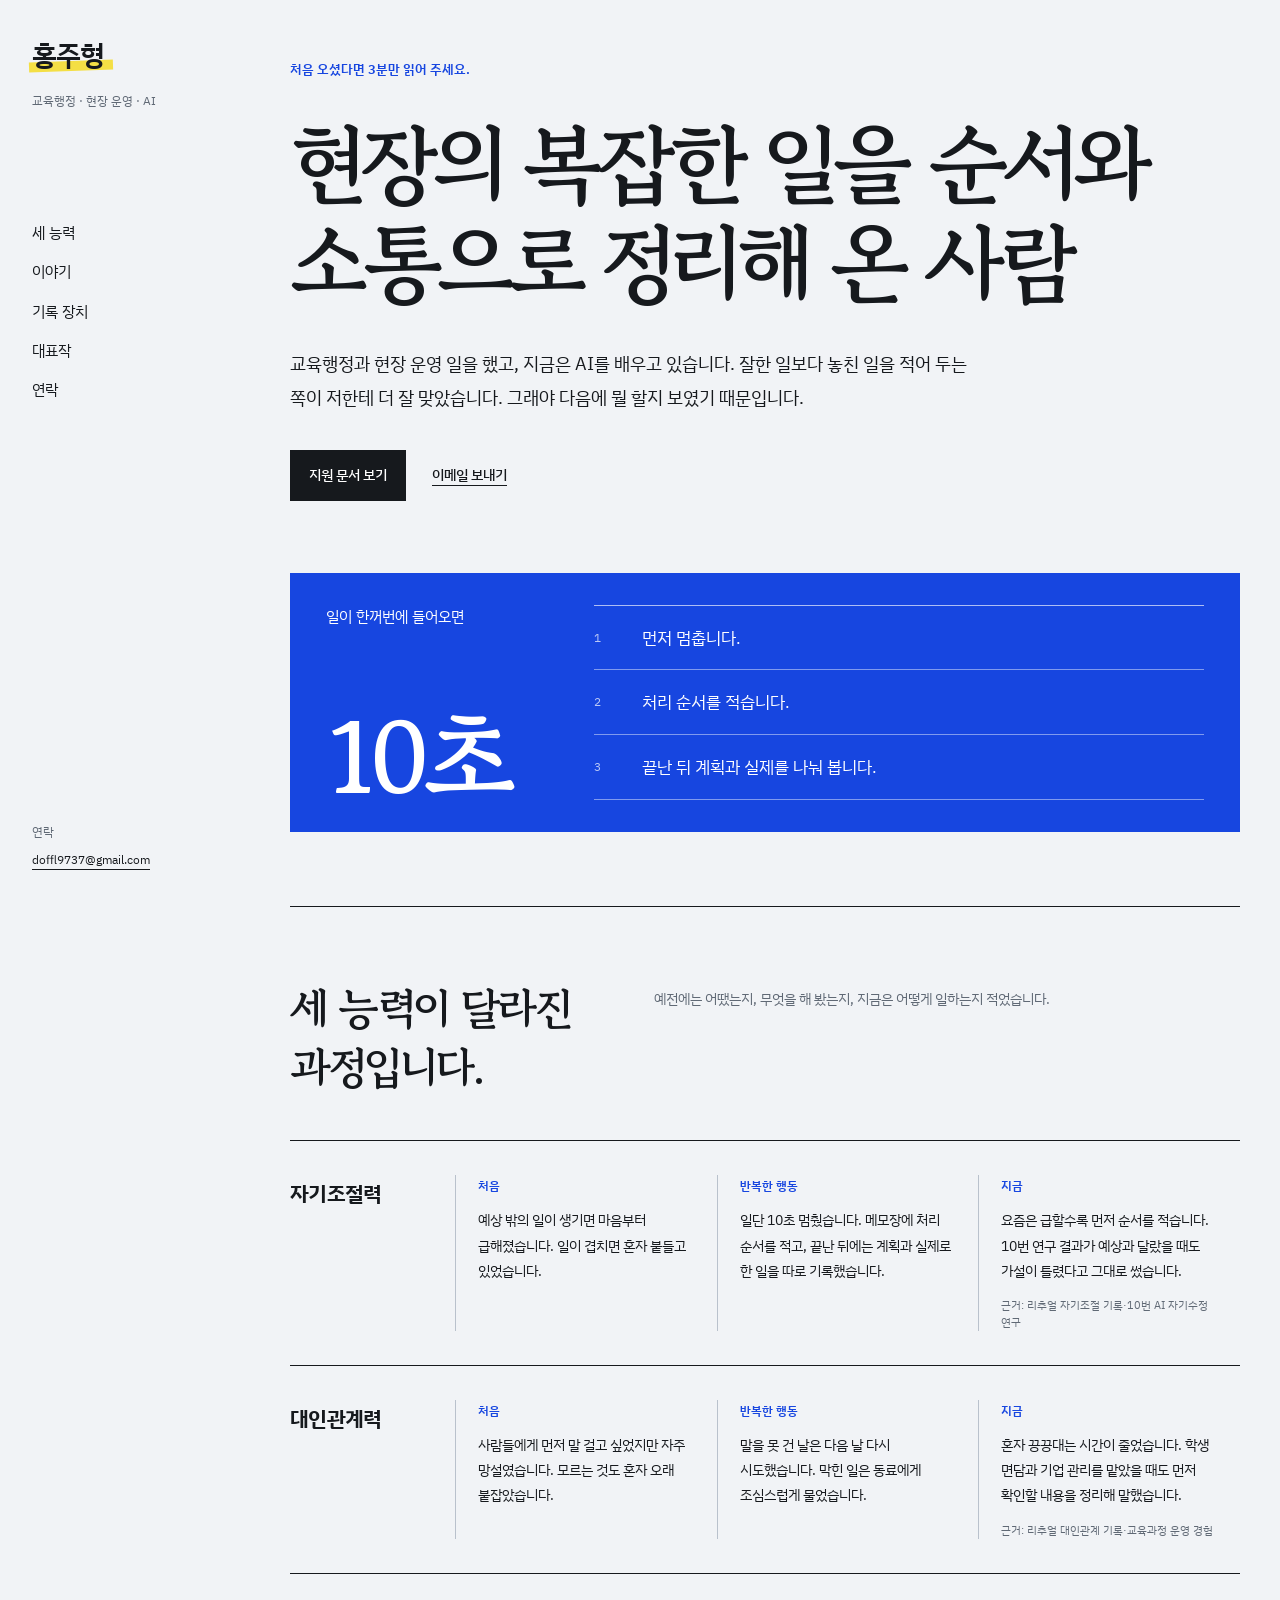
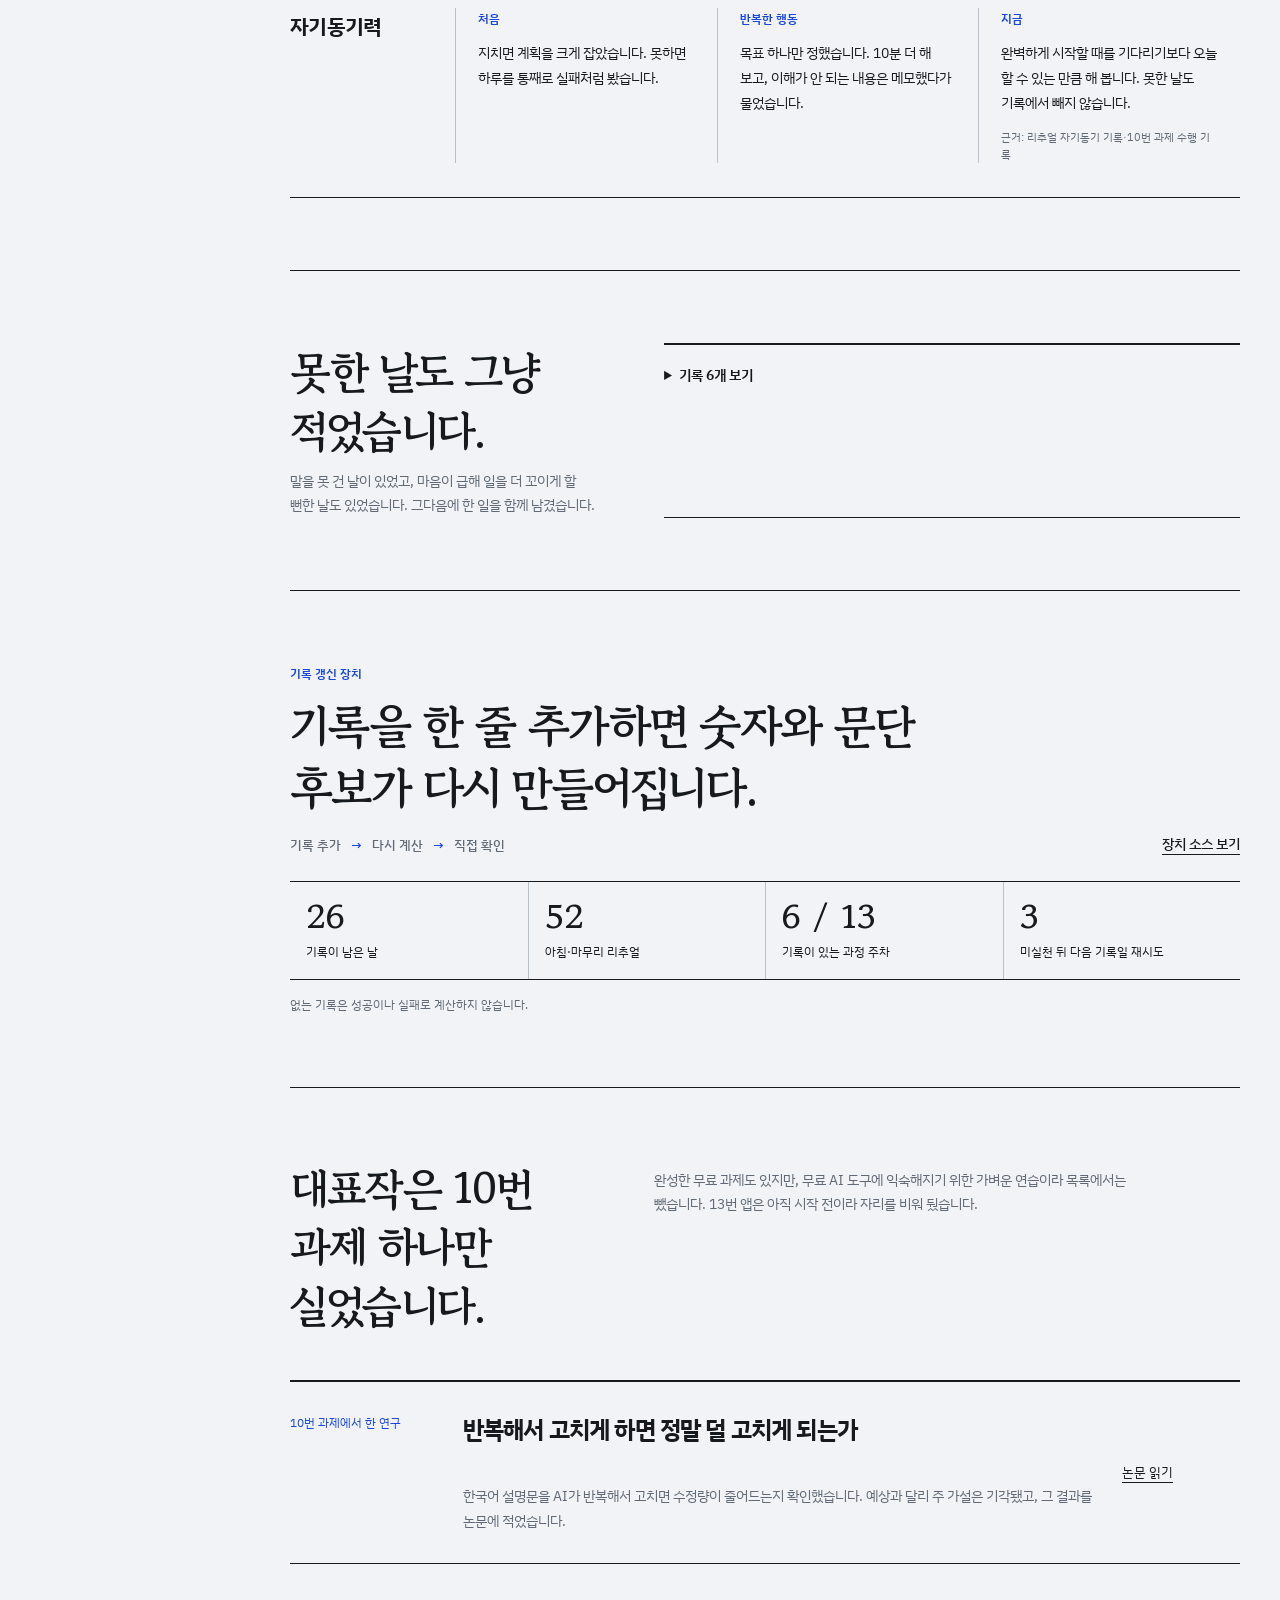
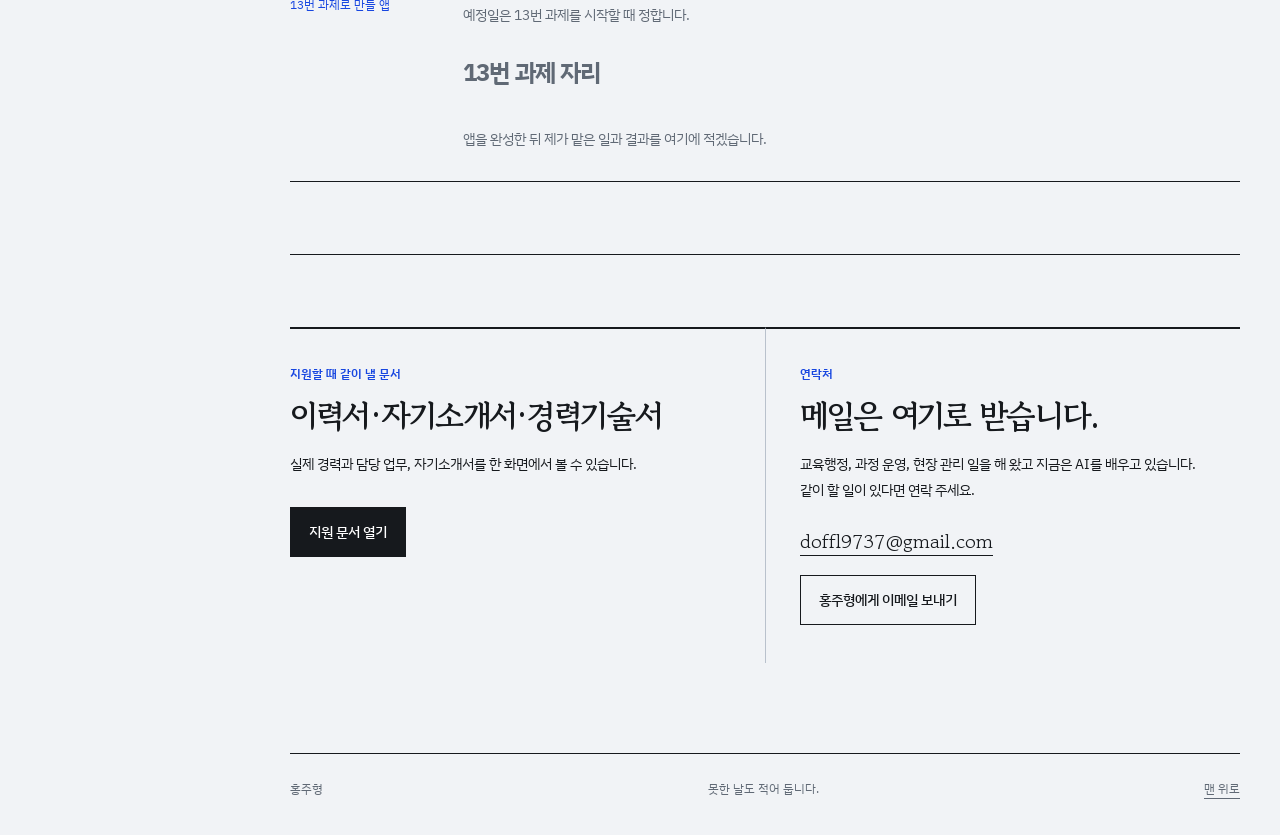
==== commit a6883381: "노션 자동 갱신과 Git 배포 설정 추가" ====
--- a/preview/index.html
+++ b/preview/index.html
@@ -1,9 +1,122 @@
 <!doctype html>
-<html lang="ko"><head><meta charset="utf-8"><meta name="viewport" content="width=device-width,initial-scale=1"><meta name="description" content="홍주형의 이야기, 기록, 대표작."><link rel="icon" href="data:,"><title>홍주형 · 기록으로 이어지는 소개</title><link rel="stylesheet" href="style.css"></head>
-<body><a class="skip" href="#story">본문으로 바로가기</a><header><a class="wordmark" href="#top">홍주형</a><nav aria-label="주요 메뉴"><a href="#story">이야기</a><a href="#numbers">숫자</a><a href="#work">대표작</a><a href="#resume">지원 문서</a></nav></header>
-<main id="top"><section class="hero"><h1>홍주형</h1><p class="headline">조급한 순간마다 기록으로 다시 시작한 사람</p><p class="intro">13주 과정에서 남긴 기록으로 저를 소개합니다. 잘한 날과 놓친 날을 함께 두었습니다.</p><div class="retry"><article class="entry"><p class="entry-meta"><time datetime="2026-08-12">2026-08-12</time><span class="mark mark-none" aria-hidden="true"></span>못 했다</p><p class="entry-line">혼자 먹은 점심에서 시작합니다.</p></article><p class="retry-join">다음 날, 다시 기록했습니다.</p><article class="entry entry-return"><p class="entry-meta"><time datetime="2026-08-13">2026-08-13</time><span class="mark mark-half" aria-hidden="true"></span>일부 실천했다</p><p class="entry-line">다음 날, 다시 말을 건넸습니다.</p></article></div></section>
-<p class="banner">작성자 검토용 초안입니다. 본문과 한 줄 소개는 AI 초안이며, 직접 작성한 문장과 사실 확인을 거친 뒤 공개합니다.</p>
-<section id="story" class="section"><div class="section-head"><h2>다시 시작하는 방법을 배웠습니다.</h2><p>고난에서 시작해 조금씩 달라지는 지금까지. 각 토막은 그날의 기록과 상태에서 나왔습니다.</p></div><article class="scene"><div class="scene-rail"><time class="date" datetime="2026-08-12">2026-08-12</time><span class="scene-status"><span class="mark mark-none" aria-hidden="true"></span>못 했다</span><span class="scene-ability">대인관계력</span></div><div class="scene-body"><h3>혼자 먹은 점심에서 시작합니다.</h3><p>쉬는 시간이나 점심시간에 말을 건네려 했지만, 그날도 혼자 점심을 먹었습니다. 마무리 기록의 강점 행동에는 “못 했다”고 적었습니다. 사람들과 잘 지내고 싶다는 마음만으로는 행동이 바뀌지 않았습니다. 그날 나에게 남긴 말은 “억지로 바뀌려고 하지 말자. 조금씩 자연스럽게 바꾸자”였습니다. 소설에서는 이 장면을 길게 풀었지만, 실제 기록에 남은 고난은 이렇게 작고 분명합니다. 다가가려 했고, 뜻대로 되지 않았고, 다음에 다시 시도하기로 했습니다.</p><p class="source">근거: 리추얼 8/12 마무리 · 소설 15장과 대조</p></div></article><article class="scene"><div class="scene-rail"><time class="date" datetime="2026-08-13">2026-08-13</time><span class="scene-status"><span class="mark mark-half" aria-hidden="true"></span>일부 실천했다</span><span class="scene-ability">대인관계력</span></div><div class="scene-body"><h3>다음 날, 다시 말을 건넸습니다.</h3><p>다음 기록에는 “일부 실천했다”가 남았습니다. 쉬는 시간과 점심시간에 대화를 하며 부드럽게 말하려고 노력했고, 어제보다 다양한 사람과 대화를 나눴다고 적었습니다. 하루 만에 완전히 다른 사람이 된 것은 아닙니다. 실패한 시도를 끝으로 삼지 않고 다음 날 한 번 더 움직였다는 점이 달랐습니다. 8월 14일에는 같이 점심을 먹다가 수저를 건네주러 온 사람에게 고맙다고 말했습니다. 내가 수저를 건넨 영웅적인 장면으로 바꾸지 않고, 받은 배려에 감사한 순간으로 기억하려 합니다.</p><p class="source">근거: 리추얼 8/13·8/14 마무리 · 소설 16장과 대조</p></div></article><article class="scene"><div class="scene-rail"><time class="date" datetime="2026-08-18">2026-08-18</time><span class="scene-status"><span class="mark mark-full" aria-hidden="true"></span>실천했다</span><span class="scene-ability">자기동기력</span></div><div class="scene-body"><h3>크게 다짐하기보다, 오늘 할 만큼.</h3><p>아침에는 지치더라도 목표 하나를 정해 10분만 더 버티고 마무리하겠다고 적었습니다. 저녁에는 힘들수록 조급해하지 않고 오늘 할 수 있는 만큼만 하자고 스스로에게 되뇌었다고 돌아봤습니다. 목표를 적었다는 이유로 모두 해냈다고 말하고 싶지는 않습니다. 계획과 실제 행동을 나누어 기록하는 편이 다음 시도를 정하는 데 도움이 됩니다. 8월 20일에도 이해되지 않는 내용을 그냥 넘기고 싶은 마음을 참고 메모한 뒤 질문했습니다. 내가 배운 지속력은 모르는 것을 감추는 대신 다시 붙잡는 태도에 가깝습니다.</p><p class="source">근거: 리추얼 8/18 아침·마무리, 8/20 마무리</p></div></article><article class="scene"><div class="scene-rail"><time class="date" datetime="2026-08-25">2026-08-25</time><span class="scene-status"><span class="mark mark-full" aria-hidden="true"></span>실천했다</span><span class="scene-ability">자기조절력</span></div><div class="scene-body"><h3>반응하기 전, 10초를 확보합니다.</h3><p>돌발 이슈가 생겼을 때 바로 반응하지 않고 10초 동안 심호흡하며 해결 순서를 메모장에 정리했습니다. 조급함을 없앴다고 주장하는 대신, 조급해지는 순간에 할 수 있는 행동을 하나 정한 것입니다. 9월 4일에는 강점 행동을 놓쳤다고 다시 적었습니다. 하루가 정신없이 지나갔지만 회고를 쓰면서 방향을 다잡고 있다는 문장도 남겼습니다. 실천하지 못한 날을 지우면 더 좋아 보이는 기록은 만들 수 있습니다. 그러나 다시 시작할 지점도 함께 사라집니다. 잘한 날과 놓친 날을 나란히 두는 것이 지금의 제 방식입니다.</p><p class="source">근거: 리추얼 8/25·9/4 마무리 · 소설 17장과 대조</p></div></article><article class="scene"><div class="scene-rail"><time class="date" datetime="2026-09-07">2026-09-07</time><span class="scene-status"><span class="mark mark-full" aria-hidden="true"></span>실천했다</span><span class="scene-ability">자기조절력</span></div><div class="scene-body"><h3>예상과 다른 결과도 남깁니다.</h3><p>10번 논문에서는 AI에게 반복해서 수정을 요청하면 수정량이 줄어드는지 살폈습니다. 결과는 처음 기대와 달랐고, 논문에 주 가설이 기각됐다고 적었습니다. 이 경험을 모든 문제에 대한 정답으로 확대하지는 않습니다. 다만 결과를 원하는 방향으로 고치기보다 확인한 범위와 한계를 남겨야 한다는 판단은 다음 작업에도 가져가고 싶습니다. 아직 13주 전체를 마쳤다는 이야기는 쓸 수 없습니다. 지금은 확보한 날짜의 기록과 완성한 작업으로 저를 소개합니다. 다음 행동을 하고, 그 행동을 다시 돌아보는 일을 이어 가겠습니다.</p><p class="source">근거: 10번 논문 초록·작업 기록 2026-09-07</p></div></article><article class="scene"><div class="scene-rail"><time class="date" datetime="2026-09-09">2026-09-09</time><span class="scene-status"><span class="mark mark-half" aria-hidden="true"></span>일부 실천했다</span><span class="scene-ability">대인관계력</span></div><div class="scene-body"><h3>혼자 붙잡기 전에, 의견을 묻습니다.</h3><p>최근 기록에도 변화는 작은 행동으로 남았습니다. 혼자 끙끙 앓기 전에 동료에게 조심스럽게 의견을 물었고, 생각보다 빠르게 방향을 잡을 수 있었다고 적었습니다. 그날의 상태는 완전한 실천이 아니라 “일부 실천했다”였습니다. 잘해 보이는 표현으로 고치기보다 그 차이를 그대로 남기겠습니다. 아직 배우는 중이지만, 모르는 것을 함께 풀고 다음 행동으로 이어 가는 사람으로 일하고 싶습니다.</p><p class="source">근거: 노션 리추얼 기록 DB · 2026-09-09 마무리 원문 확인</p></div></article><p class="recovery">고난 뒤 재시도의 기록: 2026-08-12 → 2026-08-13, 2026-09-04 → 2026-09-07. 미실천 뒤 다음 기록일에 일부 또는 전체 실천을 남긴 날짜 쌍입니다. <a href="#numbers">숫자로 보기</a></p></section>
-<section id="numbers" class="section"><div class="section-head"><h2>말 뒤에 남은 기록.</h2><p>2026-08-11 ~ 2026-09-10 · 13주 과정 중 확보한 자료 기준입니다. 빗금 친 칸은 아직 원본을 확인하지 못한 항목입니다.</p></div><div class="tally"><div class="stat"><span class="stat-value">22</span><span class="stat-label">기록이 남은 날</span><span class="stat-source">출처: 리추얼 기록</span><span class="stat-note">공개용 날짜별 발췌</span></div><div class="stat"><span class="stat-value">41</span><span class="stat-label">아침·마무리 리추얼</span><span class="stat-source">출처: 리추얼 기록</span><span class="stat-note">공개용 날짜별 발췌</span></div><div class="stat"><span class="stat-value">5 / 13</span><span class="stat-label">기록이 있는 과정 주차</span><span class="stat-source">출처: 리추얼 기록</span><span class="stat-note">과정 시작일 기준 7일 단위</span></div><div class="stat"><span class="stat-value">2</span><span class="stat-label">미실천 뒤 다음 기록일 재시도</span><span class="stat-source">출처: 리추얼 기록</span><span class="stat-note">연속된 두 기록의 자기보고 상태 비교</span></div><div class="stat stat-empty"><span class="stat-value">미확인</span><span class="stat-label">출석</span><span class="stat-source">출처: 내 출석 기록</span><span class="stat-note">자료 미제공</span></div><div class="stat stat-empty"><span class="stat-value">미확인</span><span class="stat-label">과제 제출</span><span class="stat-source">출처: 내 제출 현황</span><span class="stat-note">자료 미제공</span></div></div><p class="footnote">리추얼 작성은 출석과 다릅니다. 없는 기록을 성공이나 실패로 계산하지 않습니다.</p><p class="footnote">이 숫자는 기록 파일을 넣으면 다시 세는 작은 장치가 만듭니다. 같은 입력이면 같은 결과가 나옵니다. <a href="https://github.com/stulss/bra-portfolio">GitHub에서 장치 소스와 README 보기</a></p></section>
-<section id="work" class="section"><div class="section-head"><h2>질문을 끝까지 따라간 일.</h2></div><div class="works"><article class="work"><span class="work-kind">10번 과제 · 논문</span><h3>반복해서 고치게 하면 정말 덜 고치게 되는가</h3><p>한국어 설명문 다시쓰기에서 LLM 자기수정을 살핀 연구. 주 가설은 기각됐고, 예상과 다른 결과도 그대로 남겼습니다.</p><a href="paper.html">논문 읽기</a></article><article class="work work-empty"><span class="work-kind">13번 과제 · 앱</span><h3>다음 대표작이 들어올 자리</h3><p>13번 앱을 완성한 뒤 이곳에 소개합니다. 아직 만들지 않은 것을 미리 적어 두지 않습니다.</p><p class="work-note">예정일은 13번 과제를 시작할 때 정합니다.</p></article></div></section>
-<section id="resume" class="section closing"><div><h2>함께 일할 이야기를 나누고 싶습니다.</h2><a class="contact" href="mailto:doffl9737@gmail.com">doffl9737@gmail.com</a></div><div><a class="button" href="documents.html">지원 문서 보기</a><p class="footnote">이력서, 자기소개서, 경력기술서. 문서 화면에서 인쇄하거나 PDF로 저장할 수 있습니다.</p></div></section></main><footer><span>홍주형 © 2026</span><span>작은 행동을 기록하고, 다시 이어 갑니다.</span><a href="#top">맨 위로</a></footer></body></html>
+<html lang="ko">
+<head>
+  <meta charset="utf-8">
+  <meta name="viewport" content="width=device-width,initial-scale=1">
+  <meta name="description" content="홍주형의 성장 기록, 경력과 지원 문서.">
+  <link rel="icon" href="data:,"><title>홍주형 · 기록에서 다음 행동으로</title>
+  <link rel="stylesheet" href="style.css">
+</head>
+<body>
+  <a class="skip" href="#about">본문으로 바로가기</a>
+  <header>
+    <div class="rail-top">
+      <a class="wordmark" href="#about">홍주형</a>
+      <p class="rail-note">교육행정 · 현장 운영 · AI</p>
+    </div>
+    <nav aria-label="주요 메뉴">
+      <a href="#growth">세 능력</a>
+      <a href="#story">이야기</a>
+      <a href="#device">기록 장치</a>
+      <a href="#work">대표작</a>
+      <a href="#contact">연락</a>
+    </nav>
+    <div class="rail-bottom">
+      <span>연락</span>
+      <a class="rail-mail" href="mailto:doffl9737@gmail.com">doffl9737@gmail.com</a>
+    </div>
+  </header>
+
+  <main>
+    <section id="about" class="hero">
+      <div class="hero-copy">
+        <p class="read-time">처음 오셨다면 3분만 읽어 주세요.</p>
+        <h1>현장의 복잡한 일을 순서와 소통으로 정리해 온 사람</h1>
+        <p class="intro">교육행정과 현장 운영 일을 했고, 지금은 AI를 배우고 있습니다. 잘한 일보다 놓친 일을 적어 두는 쪽이 저한테 더 잘 맞았습니다. 그래야 다음에 뭘 할지 보였기 때문입니다.</p>
+        <div class="hero-actions">
+          <a class="button" href="documents.html">지원 문서 보기</a>
+          <a class="text-link" href="mailto:doffl9737@gmail.com">이메일 보내기</a>
+        </div>
+      </div>
+      <aside class="hero-record" aria-label="일이 겹칠 때 사용하는 세 단계">
+        <div class="method-lead"><span>일이 한꺼번에 들어오면</span><strong>10초</strong></div><ol class="method-steps"><li>먼저 멈춥니다.</li><li>처리 순서를 적습니다.</li><li>끝난 뒤 계획과 실제를 나눠 봅니다.</li></ol>
+      </aside>
+    </section>
+
+    <section id="growth" class="section growth">
+      <div class="section-head">
+        <h2>세 능력이 달라진 과정입니다.</h2>
+        <p>예전에는 어땠는지, 무엇을 해 봤는지, 지금은 어떻게 일하는지 적었습니다.</p>
+      </div>
+      <div class="growth-list"><article class="growth-row"><h3>자기조절력</h3><div><span>처음</span><p>예상 밖의 일이 생기면 마음부터 급해졌습니다. 일이 겹치면 혼자 붙들고 있었습니다.</p></div><div><span>반복한 행동</span><p>일단 10초 멈췄습니다. 메모장에 처리 순서를 적고, 끝난 뒤에는 계획과 실제로 한 일을 따로 기록했습니다.</p></div><div><span>지금</span><p>요즘은 급할수록 먼저 순서를 적습니다. 10번 연구 결과가 예상과 달랐을 때도 가설이 틀렸다고 그대로 썼습니다.</p><small>근거: 리추얼 자기조절 기록·10번 AI 자기수정 연구</small></div></article><article class="growth-row"><h3>대인관계력</h3><div><span>처음</span><p>사람들에게 먼저 말 걸고 싶었지만 자주 망설였습니다. 모르는 것도 혼자 오래 붙잡았습니다.</p></div><div><span>반복한 행동</span><p>말을 못 건 날은 다음 날 다시 시도했습니다. 막힌 일은 동료에게 조심스럽게 물었습니다.</p></div><div><span>지금</span><p>혼자 끙끙대는 시간이 줄었습니다. 학생 면담과 기업 관리를 맡았을 때도 먼저 확인할 내용을 정리해 말했습니다.</p><small>근거: 리추얼 대인관계 기록·교육과정 운영 경험</small></div></article><article class="growth-row"><h3>자기동기력</h3><div><span>처음</span><p>지치면 계획을 크게 잡았습니다. 못하면 하루를 통째로 실패처럼 봤습니다.</p></div><div><span>반복한 행동</span><p>목표 하나만 정했습니다. 10분 더 해 보고, 이해가 안 되는 내용은 메모했다가 물었습니다.</p></div><div><span>지금</span><p>완벽하게 시작할 때를 기다리기보다 오늘 할 수 있는 만큼 해 봅니다. 못한 날도 기록에서 빼지 않습니다.</p><small>근거: 리추얼 자기동기 기록·10번 과제 수행 기록</small></div></article></div>
+    </section>
+
+    <section id="story" class="section story-section">
+      <div class="section-head">
+        <h2>못한 날도 그냥 적었습니다.</h2>
+        <p>말을 못 건 날이 있었고, 마음이 급해 일을 더 꼬이게 할 뻔한 날도 있었습니다. 그다음에 한 일을 함께 남겼습니다.</p>
+      </div>
+      <details class="story-details">
+        <summary>기록 6개 보기</summary>
+        <div class="story-list"><article class="scene"><div class="scene-rail"><span class="scene-status"><span class="mark mark-none" aria-hidden="true"></span>못 했다</span><span class="scene-ability">대인관계력</span></div><div class="scene-body"><h3>혼자 먹은 점심에서 시작합니다.</h3><p>쉬는 시간과 점심시간에 말을 걸어 보려 했습니다. 결국 혼자 점심을 먹었습니다. 마무리 기록에는 짧게 “못 했다”고 적었습니다. 그리고 저한테 “억지로 바뀌려고 하지 말자. 조금씩 자연스럽게 바꾸자”고 썼습니다. 잘해 보이게 덧붙일 일은 없었습니다. 말을 못 걸었고, 다음에 다시 해 보기로 했습니다.</p><p class="source">근거: 리추얼 마무리 기록 · 소설 15장과 대조</p></div></article><article class="scene"><div class="scene-rail"><span class="scene-status"><span class="mark mark-half" aria-hidden="true"></span>일부 실천했다</span><span class="scene-ability">대인관계력</span></div><div class="scene-body"><h3>다음 날, 다시 말을 건넸습니다.</h3><p>다음 날은 쉬는 시간과 점심시간에 전날보다 여러 사람과 이야기했습니다. 기록에는 “일부 실천했다”고 남겼습니다. 한 번 잘했다고 갑자기 사교적인 사람이 된 건 아닙니다. 그래도 피하지 않고 한 번 더 말을 건 건 달랐습니다. 이후 같이 점심을 먹다가 수저를 건네받았고, 고맙다고 말했습니다. 작은 일이지만 그때는 그 말도 연습이었습니다.</p><p class="source">근거: 리추얼 마무리 기록 · 소설 16장과 대조</p></div></article><article class="scene"><div class="scene-rail"><span class="scene-status"><span class="mark mark-full" aria-hidden="true"></span>실천했다</span><span class="scene-ability">자기동기력</span></div><div class="scene-body"><h3>크게 다짐하기보다, 오늘 할 만큼.</h3><p>아침에 목표 하나를 정하고 10분만 더 해 보자고 적었습니다. 저녁에는 “힘들수록 조급해하지 말고 오늘 할 수 있는 만큼만 하자”고 썼습니다. 다 했다는 뜻은 아닙니다. 계획한 일과 실제로 한 일을 나눠 적으니 다음에 뭘 해야 할지가 조금 더 선명했습니다. 이해되지 않는 내용은 넘기지 않고 메모했다가 질문했습니다.</p><p class="source">근거: 리추얼 아침·마무리 기록</p></div></article><article class="scene"><div class="scene-rail"><span class="scene-status"><span class="mark mark-full" aria-hidden="true"></span>실천했다</span><span class="scene-ability">자기조절력</span></div><div class="scene-body"><h3>반응하기 전, 10초를 확보합니다.</h3><p>돌발 이슈가 생겼습니다. 바로 반응하면 더 꼬일 것 같아 10초 동안 숨을 고르고 메모장에 해결 순서를 적었습니다. 며칠 뒤에는 강점 행동을 놓쳤다고 썼습니다. 정신없이 지나간 날이었지만 회고는 남겼습니다. 실천하지 못한 날까지 적어 두니 다시 시작할 위치를 찾기 쉬웠습니다.</p><p class="source">근거: 리추얼 마무리 기록 · 소설 17장과 대조</p></div></article><article class="scene"><div class="scene-rail"><span class="scene-status"><span class="mark mark-full" aria-hidden="true"></span>실천했다</span><span class="scene-ability">자기조절력</span></div><div class="scene-body"><h3>예상과 다른 결과도 남깁니다.</h3><p>10번 논문에서는 AI에게 수정을 반복해서 시키면 수정량이 줄어드는지 확인했습니다. 결과는 기대와 달랐습니다. 주 가설은 기각됐고, 네 번 고친 글의 평가도 처음보다 낮았습니다. 원하는 결론과 다르다고 고칠 수는 없었습니다. 확인한 범위와 한계를 논문에 적었습니다. 13주 과정도 아직 끝나지 않았습니다. 지금 확인할 수 있는 기록까지만 말하려고 합니다.</p><p class="source">근거: 10번 논문 초록·작업 기록</p></div></article><article class="scene"><div class="scene-rail"><span class="scene-status"><span class="mark mark-half" aria-hidden="true"></span>일부 실천했다</span><span class="scene-ability">대인관계력</span></div><div class="scene-body"><h3>혼자 붙잡기 전에, 의견을 묻습니다.</h3><p>혼자 끙끙 앓다가 동료에게 의견을 물었습니다. 생각보다 빨리 방향이 잡혔습니다. 기록에는 “일부 실천했다”고 적었습니다. 완전히 해냈다고 쓰기엔 부족했습니다. 모르는 걸 빨리 말하고 같이 푸는 일이 아직 익숙하진 않지만, 예전보다 오래 숨기지는 않습니다.</p><p class="source">근거: 노션 리추얼 기록 DB · 마무리 원문 확인</p></div></article><p class="recovery">“못 했다”고 쓴 뒤 다음 기록에서 다시 해 본 경우가 3번 있습니다. <a href="#numbers">숫자로 보기</a></p></div>
+      </details>
+    </section>
+
+    <section id="device" class="section device-section">
+      <div class="device-summary">
+        <div>
+          <p class="panel-label">기록 갱신 장치</p>
+          <h2>기록을 한 줄 추가하면 숫자와 문단 후보가 다시 만들어집니다.</h2>
+          <p class="device-flow-inline">기록 추가 <span>→</span> 다시 계산 <span>→</span> 직접 확인</p>
+        </div>
+        <a class="text-link" href="https://github.com/stulss/bra-portfolio">장치 소스 보기</a>
+      </div>
+      <div id="numbers" class="tally tally-compact"><div class="stat"><span class="stat-value">26</span><span class="stat-label">기록이 남은 날</span><span class="stat-source">출처: 리추얼 기록</span><span class="stat-note">공개용 기록 발췌</span></div><div class="stat"><span class="stat-value">52</span><span class="stat-label">아침·마무리 리추얼</span><span class="stat-source">출처: 리추얼 기록</span><span class="stat-note">공개용 기록 발췌</span></div><div class="stat"><span class="stat-value">6 / 13</span><span class="stat-label">기록이 있는 과정 주차</span><span class="stat-source">출처: 리추얼 기록</span><span class="stat-note">과정 시작일 기준 7일 단위</span></div><div class="stat"><span class="stat-value">3</span><span class="stat-label">미실천 뒤 다음 기록일 재시도</span><span class="stat-source">출처: 리추얼 기록</span><span class="stat-note">연속된 두 기록의 자기보고 상태 비교</span></div></div>
+      <p class="footnote">없는 기록은 성공이나 실패로 계산하지 않습니다.</p>
+    </section>
+
+    <section id="work" class="section">
+      <div class="section-head">
+        <h2>대표작은 10번 과제 하나만 실었습니다.</h2>
+        <p>완성한 무료 과제도 있지만, 무료 AI 도구에 익숙해지기 위한 가벼운 연습이라 목록에서는 뺐습니다. 13번 앱은 아직 시작 전이라 자리를 비워 뒀습니다.</p>
+      </div>
+      <div class="works">
+        <article class="work">
+          <span class="work-kind">10번 과제에서 한 연구</span>
+          <h3>반복해서 고치게 하면 정말 덜 고치게 되는가</h3>
+          <p>한국어 설명문을 AI가 반복해서 고치면 수정량이 줄어드는지 확인했습니다. 예상과 달리 주 가설은 기각됐고, 그 결과를 논문에 적었습니다.</p>
+          <a href="paper.html">논문 읽기</a>
+        </article>
+        <article class="work work-empty">
+          <span class="work-kind">13번 과제로 만들 앱</span>
+          <h3>13번 과제 자리</h3>
+          <p>앱을 완성한 뒤 제가 맡은 일과 결과를 여기에 적겠습니다.</p>
+          <p class="work-note">예정일은 13번 과제를 시작할 때 정합니다.</p>
+        </article>
+      </div>
+    </section>
+
+    <section id="contact" class="section contact-section">
+      <div class="documents-panel">
+        <p class="panel-label">지원할 때 같이 낼 문서</p>
+        <h2>이력서·자기소개서·경력기술서</h2>
+        <p>실제 경력과 담당 업무, 자기소개서를 한 화면에서 볼 수 있습니다.</p>
+        <a class="button" href="documents.html">지원 문서 열기</a>
+      </div>
+      <div class="mail-panel">
+        <p class="panel-label">연락처</p>
+        <h2>메일은 여기로 받습니다.</h2>
+        <p>교육행정, 과정 운영, 현장 관리 일을 해 왔고 지금은 AI를 배우고 있습니다. 같이 할 일이 있다면 연락 주세요.</p>
+        <a class="mail-address" href="mailto:doffl9737@gmail.com">doffl9737@gmail.com</a>
+        <a class="button button-light" href="mailto:doffl9737@gmail.com">홍주형에게 이메일 보내기</a>
+      </div>
+    </section>
+  </main>
+
+  <footer>
+    <span>홍주형</span>
+    <span>못한 날도 적어 둡니다.</span>
+    <a href="#about">맨 위로</a>
+  </footer>
+</body>
+</html>
--- a/preview/style.css
+++ b/preview/style.css
@@ -1,272 +1,198 @@
-@import url("https://fonts.googleapis.com/css2?family=IBM+Plex+Sans+KR:wght@300;400;600&display=swap");
+@import url("https://fonts.googleapis.com/css2?family=Gowun+Batang:wght@400;700&family=IBM+Plex+Sans+KR:wght@300;400;500;600&display=swap");
 
-/* 기록의 사이트: 상태는 색이 아니라 모양으로, "아직 없음"은 빈 칸으로 드러낸다. */
 :root{
-  --paper:#edf0ec;
-  --sheet:#f8faf7;
-  --ink:#1d2a24;
-  --muted:#63706a;
-  --rule:#d3dad2;
-  --pen:#1f3fa8;
-  --measure:34em;
+  --canvas:#f1f3f6;
+  --white:#fff;
+  --ink:#16191d;
+  --muted:#606975;
+  --line:#b9c1cc;
+  --blue:#1746e0;
+  --yellow:#f4df45;
+  --measure:38rem;
 }
 *{box-sizing:border-box}
-html{scroll-behavior:smooth;scroll-padding-top:24px}
-body{
-  margin:0;
-  background:var(--paper);
-  color:var(--ink);
-  font-family:"IBM Plex Sans KR","Malgun Gothic","Apple SD Gothic Neo",system-ui,sans-serif;
-  font-weight:400;
-  line-height:1.8;
-  -webkit-font-smoothing:antialiased;
-}
-a{color:inherit;text-underline-offset:4px;text-decoration-thickness:1px}
-a:focus-visible,button:focus-visible{outline:2px solid var(--pen);outline-offset:4px}
-time,.date,.stat-value{font-variant-numeric:tabular-nums}
-.skip{position:absolute;top:-100px;left:16px;background:var(--sheet);padding:12px 16px;z-index:5}
-.skip:focus{top:12px}
+html{scroll-behavior:smooth;scroll-padding-top:28px}
+body{margin:0;background:var(--canvas);color:var(--ink);font-family:"IBM Plex Sans KR","Malgun Gothic","Apple SD Gothic Neo",sans-serif;font-weight:400;line-height:1.75;-webkit-font-smoothing:antialiased}
+a{color:inherit;text-underline-offset:5px;text-decoration-thickness:1px}
+a:focus-visible,button:focus-visible,summary:focus-visible{outline:3px solid var(--yellow);outline-offset:4px}
+.skip{position:fixed;left:20px;top:-80px;z-index:20;background:var(--ink);color:#fff;padding:10px 14px}
+.skip:focus{top:20px}
 
-header,main,footer{width:min(1080px,calc(100% - 72px));margin-inline:auto}
+/* 고정 소개 축: 이력서 표지가 페이지 옆에 계속 남는다. */
+header{position:fixed;inset:30px auto 30px 32px;width:230px;z-index:10;display:flex;flex-direction:column;padding:0;border:0}
+.rail-top{position:relative}
+.rail-top::after{content:"";position:absolute;left:-3px;top:31px;width:84px;height:10px;background:var(--yellow);z-index:-1;transform:rotate(-2deg)}
+.wordmark{font-size:28px;font-weight:600;letter-spacing:-.04em;text-decoration:none}
+.rail-note{margin:12px 0 0;color:var(--muted);font-size:12px;line-height:1.6}
+nav{display:flex;flex-direction:column;align-items:flex-start;gap:8px;margin-top:12vh}
+nav a{font-size:15px;text-decoration:none;padding:2px 0;border-bottom:1px solid transparent}
+nav a:hover{border-color:var(--ink)}
+.rail-bottom{margin-top:auto;font-size:12px;color:var(--muted)}
+.rail-bottom span{display:block;margin-bottom:7px}
+.rail-mail{display:block;color:var(--ink);overflow-wrap:anywhere}
 
-/* ── 머리말 ───────────────────────────────── */
-header{
-  display:flex;justify-content:space-between;align-items:baseline;
-  gap:24px;padding:26px 0;border-bottom:1px solid var(--rule);
-}
-.wordmark{font-weight:600;text-decoration:none;letter-spacing:-.01em}
-nav{display:flex;gap:24px;font-size:13.5px;color:var(--muted)}
-nav a{text-decoration:none}
-nav a:hover{color:var(--ink);text-decoration:underline}
+main:not(.document),footer{width:min(1010px,calc(100% - 330px));margin-left:max(290px,calc((100vw - 1320px)/2 + 270px));margin-right:auto}
 
-/* ── 첫 화면: 다시 시작한 이틀 ─────────────── */
-.hero{padding:72px 0 52px}
-.hero h1{
-  font-size:clamp(44px,6vw,76px);font-weight:600;letter-spacing:-.02em;
-  line-height:1.1;margin:0;
-}
-.headline{
-  font-size:clamp(20px,2.2vw,28px);font-weight:400;line-height:1.5;
-  margin:16px 0 0;max-width:24em;word-break:keep-all;
-}
-.intro{
-  font-size:15.5px;color:var(--muted);max-width:var(--measure);
-  margin:22px 0 0;word-break:keep-all;
+/* 첫 화면 */
+.hero{padding:58px 0 74px}
+.hero-copy{max-width:900px}
+.read-time{margin:0 0 32px;color:var(--blue);font-size:13px;font-weight:600}
+.hero h1{max-width:12em;margin:0;font-family:"Gowun Batang","Batang",serif;font-size:clamp(48px,6.7vw,94px);font-weight:700;letter-spacing:-.075em;line-height:1.16;word-break:keep-all}
+.intro{max-width:44rem;margin:34px 0 0;font-size:18px;line-height:1.9;word-break:keep-all}
+.hero-actions{display:flex;align-items:center;gap:26px;margin-top:36px}
+.button{display:inline-block;padding:12px 18px;border:1px solid var(--ink);border-radius:0;background:var(--ink);color:#fff;text-decoration:none;font-size:14px;font-weight:500}
+.button:hover{background:var(--blue);border-color:var(--blue)}
+.text-link{font-size:14px;font-weight:500}
+.hero-record{display:grid;grid-template-columns:minmax(170px,.55fr) 1.45fr;gap:36px;margin-top:72px;padding:32px 36px;background:var(--blue);color:#fff}
+.method-lead{display:flex;flex-direction:column;justify-content:space-between;min-height:190px}
+.method-lead span{font-size:15px;line-height:1.55}
+.method-lead strong{font-family:"Gowun Batang",serif;font-size:clamp(68px,8vw,112px);line-height:.85;letter-spacing:-.08em}
+.method-steps{counter-reset:method;margin:0;padding:0;list-style:none;border-top:1px solid rgba(255,255,255,.65)}
+.method-steps li{counter-increment:method;display:grid;grid-template-columns:36px 1fr;gap:12px;padding:17px 0;border-bottom:1px solid rgba(255,255,255,.45);font-size:17px}
+.method-steps li::before{content:counter(method);font-size:12px;opacity:.7;padding-top:4px}
+
+/* 공통 구획 */
+.section{padding:72px 0;border-top:1px solid var(--ink)}
+.section-head{display:grid;grid-template-columns:minmax(220px,.7fr) 1.3fr;gap:48px;margin-bottom:44px}
+h2{margin:0;font-family:"Gowun Batang","Batang",serif;font-size:clamp(30px,3.4vw,48px);font-weight:700;line-height:1.35;letter-spacing:-.055em;word-break:keep-all}
+.section-head p{max-width:32rem;margin:8px 0 0;color:var(--muted);font-size:14px;word-break:keep-all}
+
+/* 능력 변화는 카드가 아니라 한 장의 대조표로 읽힌다. */
+.growth-list{border-bottom:1px solid var(--ink)}
+.growth-row{display:grid;grid-template-columns:165px repeat(3,minmax(0,1fr));gap:0;padding:34px 0;border-top:1px solid var(--ink)}
+.growth-row h3{margin:0;padding-right:22px;font-size:21px;letter-spacing:-.03em}
+.growth-row div{padding:0 22px;border-left:1px solid var(--line)}
+.growth-row span{display:block;margin-bottom:11px;color:var(--blue);font-size:12px;font-weight:600}
+.growth-row p{margin:0;font-size:14px;line-height:1.8;word-break:keep-all}
+.growth-row small{display:block;margin-top:14px;color:var(--muted);font-size:11px;line-height:1.55}
+
+/* 상세 기록 */
+.story-section{display:grid;grid-template-columns:minmax(260px,.7fr) minmax(0,1.3fr);gap:64px}
+.story-section .section-head{display:block;margin:0}
+.story-details{border-top:2px solid var(--ink);border-bottom:1px solid var(--ink)}
+.story-details summary{padding:18px 0;cursor:pointer;font-size:14px;font-weight:600}
+.story-details[open] summary{border-bottom:1px solid var(--line)}
+.story-list{padding-top:34px}
+.scene{display:grid;grid-template-columns:118px 1fr;gap:28px;padding:0 0 38px}
+.scene-rail{display:flex;flex-direction:column;align-items:flex-start;gap:6px;border-right:1px solid var(--line)}
+.scene-status{display:flex;align-items:center;gap:8px;font-size:12px;color:var(--muted)}
+.scene-ability{font-size:12px;color:var(--blue)}
+.scene-body h3{margin:0 0 10px;font-size:20px;line-height:1.5;letter-spacing:-.025em}
+.scene-body p{max-width:var(--measure);margin:0;font-size:15px;line-height:1.9;word-break:keep-all}
+.source{margin-top:12px!important;color:var(--muted);font-size:11px!important;line-height:1.55!important}
+.recovery{margin:0 0 34px;padding:18px;border-left:4px solid var(--blue);background:#e4eaff;font-size:14px}
+.mark{width:11px;height:11px;border:1.5px solid currentColor;border-radius:50%;flex:none}
+.mark-full{background:currentColor}.mark-half{background:linear-gradient(90deg,currentColor 50%,transparent 50%)}
+
+/* 기록 장치 */
+.device-summary{display:grid;grid-template-columns:1fr auto;gap:32px;align-items:end;padding-bottom:24px}
+.panel-label{margin:0 0 10px;color:var(--blue);font-size:12px;font-weight:600}
+.device-summary h2{max-width:720px;font-size:clamp(28px,3.6vw,46px)}
+.device-flow-inline{margin:16px 0 0;color:var(--muted);font-size:13px;font-weight:500}
+.device-flow-inline span{padding:0 7px;color:var(--blue)}
+.tally{display:grid}
+.tally-compact{grid-template-columns:repeat(4,1fr);border-top:1px solid var(--ink);border-bottom:1px solid var(--ink)}
+.stat{padding:18px 16px;border-left:1px solid var(--line)}
+.stat:first-child{border-left:0}
+.stat-value{display:block;font-family:"Gowun Batang",serif;font-size:34px;font-weight:700;line-height:1}
+.stat-label{display:block;margin-top:9px;font-size:12px;line-height:1.5}
+.stat-source,.stat-note{display:none}
+.footnote{max-width:var(--measure);margin:14px 0 0;color:var(--muted);font-size:12px}
+
+/* 대표작은 카드가 아니라 작업 목록이다. */
+.works{border-top:2px solid var(--ink)}
+.work{display:grid;grid-template-columns:145px minmax(0,1fr) 118px;gap:28px;padding:30px 0;border-bottom:1px solid var(--ink);background:transparent}
+.work-kind{grid-column:1;grid-row:1 / span 2;color:var(--blue);font-size:12px}
+.work h3{grid-column:2;margin:0;font-size:24px;line-height:1.45;letter-spacing:-.035em}
+.work p{grid-column:2;margin:8px 0 0;max-width:42rem;color:var(--muted);font-size:14px;line-height:1.8}
+.work a,.work-note{grid-column:3;grid-row:1 / span 2;align-self:center;margin:0;font-size:13px}
+.work-empty{color:var(--muted)}
+
+/* 문서와 연락 */
+.contact-section{display:grid;grid-template-columns:1fr 1fr;gap:0;padding-bottom:90px}
+.documents-panel,.mail-panel{padding:34px 34px 38px 0;border-top:2px solid var(--ink)}
+.mail-panel{padding-left:34px;border-left:1px solid var(--line)}
+.documents-panel h2,.mail-panel h2{font-size:32px}
+.documents-panel p:not(.panel-label),.mail-panel p:not(.panel-label){max-width:31rem;font-size:14px;line-height:1.8}
+.documents-panel .button,.mail-panel .button{margin-top:16px}
+.mail-address{display:block;margin-top:22px;font-family:"Gowun Batang",serif;font-size:20px;overflow-wrap:anywhere}
+.button-light{background:transparent;color:var(--ink)}
+footer{display:flex;justify-content:space-between;gap:16px;padding:24px 0 36px;border-top:1px solid var(--ink);font-size:12px;color:var(--muted)}
+
+/* 지원 문서와 논문 */
+main.document{max-width:800px;margin:0 auto;padding:40px 24px;background:var(--white)}
+.document section{margin-bottom:48px}
+.document h1{font-size:34px;letter-spacing:-.035em}.document h2{font-family:inherit;font-size:28px;letter-spacing:-.025em}
+.document h3{margin-top:28px}.document table{width:100%;border-collapse:collapse;font-size:13px}
+.document th,.document td{padding:11px 12px;border:1px solid var(--line);text-align:left;vertical-align:top}
+.resume-history{padding-left:24px}.resume-history li{margin:8px 0}
+.cover-letter-block{margin:28px 0;break-inside:avoid}.cover-letter-block h3{margin-bottom:8px}.cover-letter-block p{margin:0;line-height:1.85}
+.career-detail{padding:20px 0;border-top:1px solid var(--line);break-inside:avoid}
+.career-heading{display:flex;justify-content:space-between;gap:24px}.career-heading h3,.career-heading p{margin:0}
+.career-period{white-space:nowrap;color:var(--muted)}.career-detail h4{margin:14px 0 6px}.career-detail ul{margin:0;padding-left:20px}
+.career-summary{color:var(--muted)}.career-page h2 small{font-size:.55em;color:var(--muted);font-weight:400}
+.paper-page{width:min(920px,calc(100% - 48px))}.paper{margin-top:48px}
+.paper h1{font-size:clamp(38px,6vw,68px);line-height:1.05;letter-spacing:-.055em;margin:0 0 24px}
+.paper h2{font-size:30px;margin:72px 0 20px;border-top:2px solid var(--ink);padding-top:18px}
+.paper h3{font-size:21px;margin:38px 0 14px}.paper h4{font-size:17px;margin:28px 0 10px}
+.paper p,.paper li{font-size:15px;line-height:1.9}.paper p{margin:0 0 18px}.paper ul,.paper ol{padding-left:24px;margin:0 0 22px}
+.paper hr{border:0;border-top:1px solid var(--line);margin:40px 0}.paper blockquote{margin:24px 0;padding:18px 22px;border-left:4px solid var(--blue);background:#e8edff}.paper blockquote p{margin:0}
+.paper code{font-family:Consolas,'Courier New',monospace;font-size:.9em;background:#e4e7ec;padding:.1em .3em}.paper pre{overflow:auto;padding:20px;background:var(--ink);color:#fff}.paper pre code{background:transparent;padding:0}
+.paper-table-scroll{overflow-x:auto;margin:26px 0}.paper table{width:100%;border-collapse:collapse;font-size:13px;line-height:1.55}.paper th,.paper td{padding:10px 12px;border:1px solid var(--line);text-align:left;vertical-align:top}.paper th{background:#e4e7ec;font-weight:700}
+.print-button{background:var(--ink);color:#fff;border:0;padding:10px 18px;cursor:pointer;font:14px inherit}
+
+@media(max-width:1020px){
+  header{position:static;width:calc(100% - 48px);height:auto;margin:0 auto;padding:20px 0;flex-direction:row;align-items:center;border-bottom:1px solid var(--ink)}
+  .rail-top{display:flex;align-items:baseline;gap:16px}.rail-top::after{top:27px}
+  .rail-note{margin:0}.rail-bottom{display:none}
+  nav{margin:0 0 0 auto;flex-direction:row;flex-wrap:wrap;justify-content:flex-end;gap:8px 16px}
+  main:not(.document),footer{width:calc(100% - 48px);margin:0 auto}
+  .hero{padding-top:52px}
 }
 
-.retry{margin-top:48px;max-width:720px}
-.entry{
-  background:var(--sheet);border:1px solid var(--rule);border-radius:3px;
-  padding:20px 24px;
-}
-/* 다시 기록한 날. 파란 잉크는 이 사이트에서 오직 여기에만 쓴다. */
-.entry-return{border-left:3px solid var(--pen);padding-left:21px}
-.entry-meta{
-  display:flex;align-items:center;gap:12px;margin:0 0 10px;
-  font-size:12.5px;color:var(--muted);
-}
-.entry-line{margin:0;font-size:19px;line-height:1.55;word-break:keep-all}
-.retry-join{
-  display:flex;align-items:center;gap:14px;
-  margin:0;padding:0 0 0 27px;
-  font-size:13px;color:var(--pen);
-}
-.retry-join::before{
-  content:"";width:3px;height:42px;background:var(--pen);flex:none;
-  margin:6px 0;
+@media(max-width:720px){
+  header{width:calc(100% - 32px);align-items:flex-start;gap:16px}
+  .rail-note{display:none}
+  nav{gap:6px 12px}nav a{font-size:12px}
+  main:not(.document),footer{width:calc(100% - 32px)}
+  .hero{padding:38px 0 50px}.hero h1{font-size:clamp(43px,13vw,62px);line-height:1.2}
+  .intro{font-size:16px;margin-top:26px}.hero-actions{align-items:flex-start;flex-direction:column;gap:14px}
+  .hero-record{grid-template-columns:1fr;gap:28px;margin-top:50px;padding:26px 22px}
+  .method-lead{min-height:0;flex-direction:row;align-items:end}.method-lead span{max-width:8em}.method-lead strong{font-size:78px}
+  .method-steps li{font-size:15px}
+  .section{padding:52px 0}.section-head{grid-template-columns:1fr;gap:14px;margin-bottom:30px}
+  .growth-row{grid-template-columns:1fr;gap:22px;padding:28px 0}
+  .growth-row div{padding:0 0 0 18px;border-left:3px solid var(--line)}
+  .story-section{grid-template-columns:1fr;gap:28px}
+  .scene{grid-template-columns:1fr;gap:12px;padding-bottom:32px}.scene-rail{border:0;flex-direction:row;gap:14px}
+  .device-summary{grid-template-columns:1fr;gap:18px}.tally-compact{grid-template-columns:repeat(2,1fr)}
+  .stat:nth-child(odd){border-left:0}.stat:nth-child(n+3){border-top:1px solid var(--line)}
+  .work{grid-template-columns:1fr;gap:10px;padding:25px 0}.work-kind,.work h3,.work p,.work a,.work-note{grid-column:1;grid-row:auto}
+  .work a,.work-note{margin-top:10px}
+  .contact-section{grid-template-columns:1fr;padding-bottom:58px}
+  .documents-panel,.mail-panel{padding:30px 0}.mail-panel{border-left:0}
+  footer{flex-wrap:wrap}
+  main.document{padding:28px 18px}
+  .career-heading{display:block}.career-period{margin-top:5px!important}
 }
 
-/* 상태 표식: ○ 못 했다 / ◐ 일부 실천 / ● 실천 — 색이 아니라 채움으로 구분 */
-.mark{
-  width:11px;height:11px;border-radius:50%;flex:none;
-  border:1.5px solid var(--ink);
-}
-.mark-full{background:var(--ink)}
-.mark-half{background:linear-gradient(90deg,var(--ink) 50%,transparent 50%)}
-.mark-none{background:transparent}
-.mark-blank{border-style:dotted;opacity:.55}
-
-/* ── 초안 배너 ─────────────────────────────── */
-.banner{
-  margin:0;padding:12px 18px;background:var(--sheet);
-  border:1px dashed var(--rule);border-radius:3px;
-  font-size:13px;color:var(--muted);
-}
-
-/* ── 구획 ─────────────────────────────────── */
-.section{padding:64px 0;border-top:1px solid var(--rule)}
-.section-head{margin-bottom:40px}
-h2{
-  font-size:clamp(25px,2.6vw,30px);font-weight:600;letter-spacing:-.02em;
-  line-height:1.45;margin:0;word-break:keep-all;
-}
-.section-head p{
-  margin:10px 0 0;font-size:14px;color:var(--muted);
-  max-width:var(--measure);word-break:keep-all;
-}
-
-/* ── 이야기: 날짜 레일 + 세로 척추 ─────────── */
-.scene{
-  display:grid;grid-template-columns:132px 1fr;gap:0 32px;
-  padding-bottom:36px;
-}
-.scene-rail{
-  border-right:1px solid var(--rule);padding-right:20px;
-  display:flex;flex-direction:column;gap:5px;align-items:flex-start;
-}
-.scene-rail .date{font-size:13px;font-weight:600;letter-spacing:.01em}
-.scene-status{display:flex;align-items:center;gap:7px;font-size:12px;color:var(--muted)}
-.scene-ability{font-size:12px;color:var(--muted)}
-.scene-body{padding-bottom:4px}
-.scene-body h3{
-  font-size:19px;font-weight:600;line-height:1.55;margin:0 0 12px;
-  word-break:keep-all;
-}
-.scene-body p{
-  font-size:16px;line-height:1.95;margin:0;
-  max-width:var(--measure);word-break:keep-all;
-}
-.source{margin-top:14px;font-size:12px;color:var(--muted)}
-.recovery{
-  margin:8px 0 0;padding:16px 20px;border-left:2px solid var(--pen);
-  background:var(--sheet);font-size:13.5px;max-width:var(--measure);
-  word-break:keep-all;
-}
-.recovery a{color:var(--pen)}
-
-/* ── 숫자: 확보한 값과 빈 칸을 나란히 ──────── */
-/* 6개 항목 = 3×2. auto-fit은 마지막 줄에 빈 칸을 남긴다. */
-.tally{
-  display:grid;grid-template-columns:repeat(3,1fr);
-  gap:1px;background:var(--rule);border:1px solid var(--rule);border-radius:3px;
-  overflow:hidden;
-}
-.stat{background:var(--sheet);padding:22px 20px 20px}
-.stat-value{
-  display:block;font-size:38px;font-weight:600;letter-spacing:-.03em;
-  line-height:1.15;
-}
-.stat-label{display:block;font-size:14px;margin-top:6px}
-.stat-source{display:block;font-size:12px;color:var(--muted);margin-top:12px}
-.stat-note{display:block;font-size:12px;color:var(--muted)}
-/* 아직 없음 = 빈 칸. 숨기지 않고 형태로 남긴다. */
-.stat-empty{background:repeating-linear-gradient(
-  135deg,var(--sheet),var(--sheet) 7px,var(--paper) 7px,var(--paper) 14px)}
-.stat-empty .stat-value{color:var(--muted);font-size:26px;font-weight:400}
-.footnote{font-size:12.5px;color:var(--muted);max-width:var(--measure);word-break:keep-all}
-
-/* ── 대표작 ───────────────────────────────── */
-.works{display:grid;grid-template-columns:repeat(auto-fit,minmax(280px,1fr));gap:28px}
-.work{
-  background:var(--sheet);border:1px solid var(--rule);border-radius:3px;
-  padding:24px 26px;display:flex;flex-direction:column;
-}
-.work-kind{font-size:12.5px;color:var(--muted)}
-.work h3{
-  font-size:21px;font-weight:600;line-height:1.5;margin:10px 0 12px;
-  word-break:keep-all;
-}
-.work p{font-size:14.5px;line-height:1.85;margin:0;word-break:keep-all}
-.work a{margin-top:auto;padding-top:20px;font-size:14px}
-.work-empty{
-  background:repeating-linear-gradient(
-    135deg,var(--sheet),var(--sheet) 7px,var(--paper) 7px,var(--paper) 14px);
-  border-style:dashed;
-}
-.work-note{margin-top:auto;padding-top:20px;font-size:13px;color:var(--muted)}
-
-/* ── 맺음 ─────────────────────────────────── */
-.closing{display:grid;grid-template-columns:1fr auto;gap:40px;align-items:end}
-.contact{font-size:18px;overflow-wrap:anywhere;display:inline-block;margin-top:18px}
-.button{
-  display:inline-block;padding:13px 22px;border:1px solid var(--ink);
-  border-radius:3px;text-decoration:none;font-size:14px;background:var(--ink);
-  color:var(--sheet);
-}
-.button:hover{background:#0f1a15}
-footer{
-  border-top:1px solid var(--rule);padding:22px 0 32px;
-  display:flex;justify-content:space-between;gap:16px;
-  font-size:12px;color:var(--muted);
-}
-
-/* ── 지원 문서 / 논문 ──────────────────────── */
-.document{max-width:800px;margin-inline:auto;padding:40px 24px}
-.document section{margin-bottom:48px}
-.document h1{font-size:34px;font-weight:600;letter-spacing:-.03em}
-.document table{border-collapse:collapse;width:100%;font-size:13px}
-.document th,.document td{
-  padding:11px 12px;border:1px solid var(--rule);text-align:left;vertical-align:top;
-}
-.document th{background:var(--sheet);font-weight:600}
-.document .scene{grid-template-columns:112px 1fr;gap:0 24px}
-.paper-text{
-  white-space:pre-wrap;overflow-wrap:anywhere;font-family:inherit;
-  font-size:14px;line-height:1.9;
-}
-.print-button{
-  background:var(--ink);color:var(--sheet);border:0;border-radius:3px;
-  padding:10px 20px;cursor:pointer;font:inherit;font-size:14px;
-}
-
-/* ── 모바일 ───────────────────────────────── */
-@media(max-width:720px){
-  header,main,footer{width:calc(100% - 32px)}
-  header{flex-direction:column;align-items:flex-start;gap:10px;padding:18px 0}
-  nav{width:100%;justify-content:space-between;gap:10px;font-size:13px}
-  .hero{padding:44px 0 40px}
-  .retry{margin-top:36px}
-  .entry{padding:16px 18px}
-  .entry-line{font-size:16px}
-  .entry-meta{flex-wrap:wrap;gap:8px}
-  .section{padding:40px 0}
-  .section-head{margin-bottom:28px}
-  /* 레일이 위로 올라오고, 척추는 왼쪽 테두리가 된다 */
-  .scene,.document .scene{
-    grid-template-columns:1fr;gap:12px;
-    border-left:1px solid var(--rule);padding-left:18px;padding-bottom:30px;
-  }
-  .scene-rail{
-    border-right:0;padding-right:0;flex-direction:row;flex-wrap:wrap;
-    align-items:center;gap:8px 14px;
-  }
-  .tally{grid-template-columns:1fr}
-  .closing{grid-template-columns:1fr;gap:24px;align-items:start}
-  footer{flex-wrap:wrap;gap:8px}
-  .document table,.document tbody,.document tr,.document td{display:block}
-  .document th{display:none}
-  .document td:empty{display:none}
-  .document td:before{
-    content:attr(data-label);display:block;font-weight:600;font-size:11px;
-    color:var(--muted);
-  }
-}
-
-@media(min-width:721px) and (max-width:960px){
-  .tally{grid-template-columns:repeat(2,1fr)}
+@media(min-width:721px) and (max-width:900px){
+  .growth-row{grid-template-columns:repeat(3,minmax(0,1fr))}
+  .growth-row h3{grid-column:1 / -1;margin-bottom:22px}
 }
 
 @media(prefers-reduced-motion:reduce){html{scroll-behavior:auto}}
 
-/* ── 인쇄 (지원 문서 PDF) ──────────────────── */
 @media print{
   @page{size:A4;margin:16mm}
   body{background:#fff;color:#000}
   .no-print{display:none!important}
-  .document{max-width:none;padding:0;font-size:10.5pt}
+  main.document{max-width:none;padding:0;font-size:10.5pt}
   .document section{break-after:page}
   .document h1,.document h2,.document h3{break-after:avoid}
-  /* grid 자식은 break-inside가 신뢰할 수 없다. 인쇄에서는 블록으로 되돌린다. */
-  .scene{display:block;break-inside:avoid;padding-bottom:18px}
-  .scene-rail{
-    display:flex;flex-direction:row;align-items:center;gap:14px;
-    border-right:0;padding-right:0;margin-bottom:6px;break-after:avoid;
-  }
-  .scene-body p{line-height:1.65}
-  .source{font-size:8pt}
-  .recovery{border-left:2px solid #000;background:none}
-  .banner{border:1px solid #888}
-  .document td{padding:8px}
-  .document tr{break-inside:avoid}
+  .document section:first-of-type{font-size:9.5pt;line-height:1.45}
+  .document section:first-of-type h1,.document section:first-of-type h2,.document section:first-of-type h3{margin:12px 0 6px}
+  .document section:first-of-type ul,.document section:first-of-type p{margin:6px 0}
+  .career-page h2{margin-top:0}
   a{color:inherit;text-decoration:none}
 }
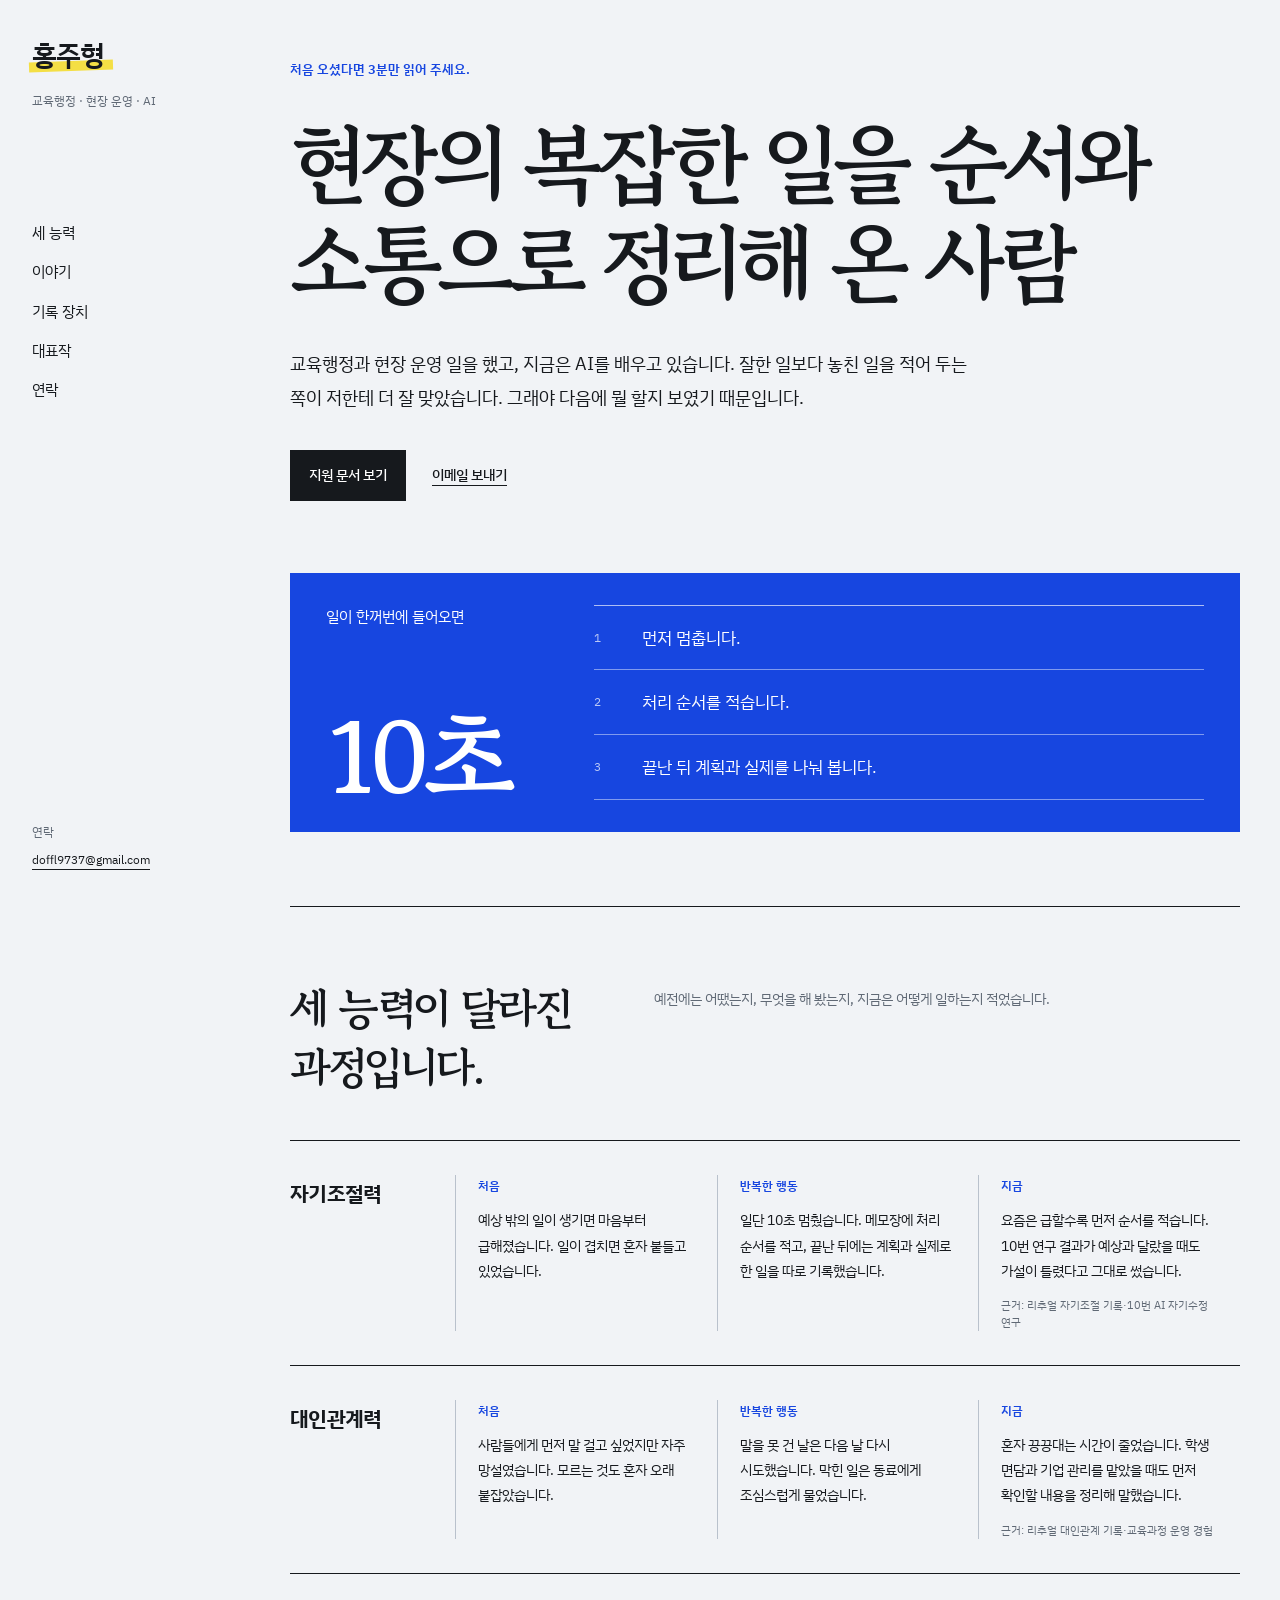
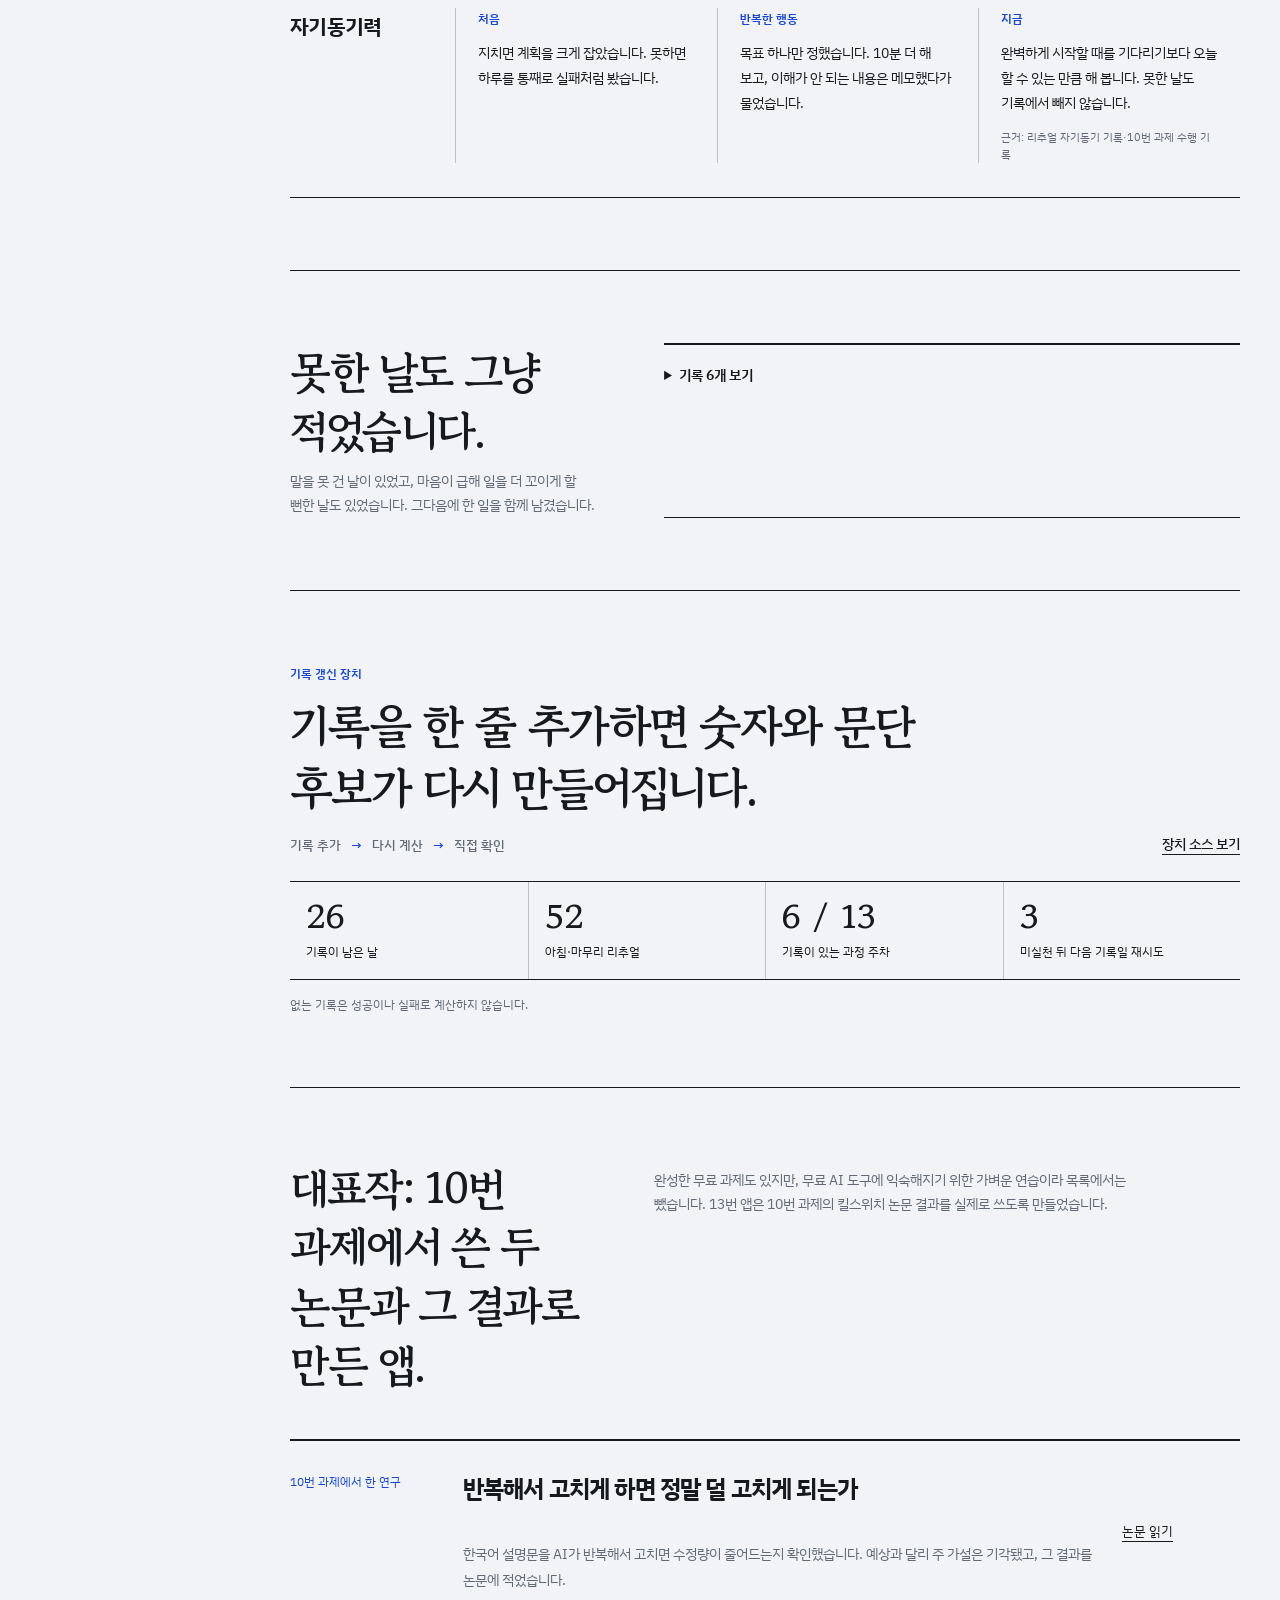
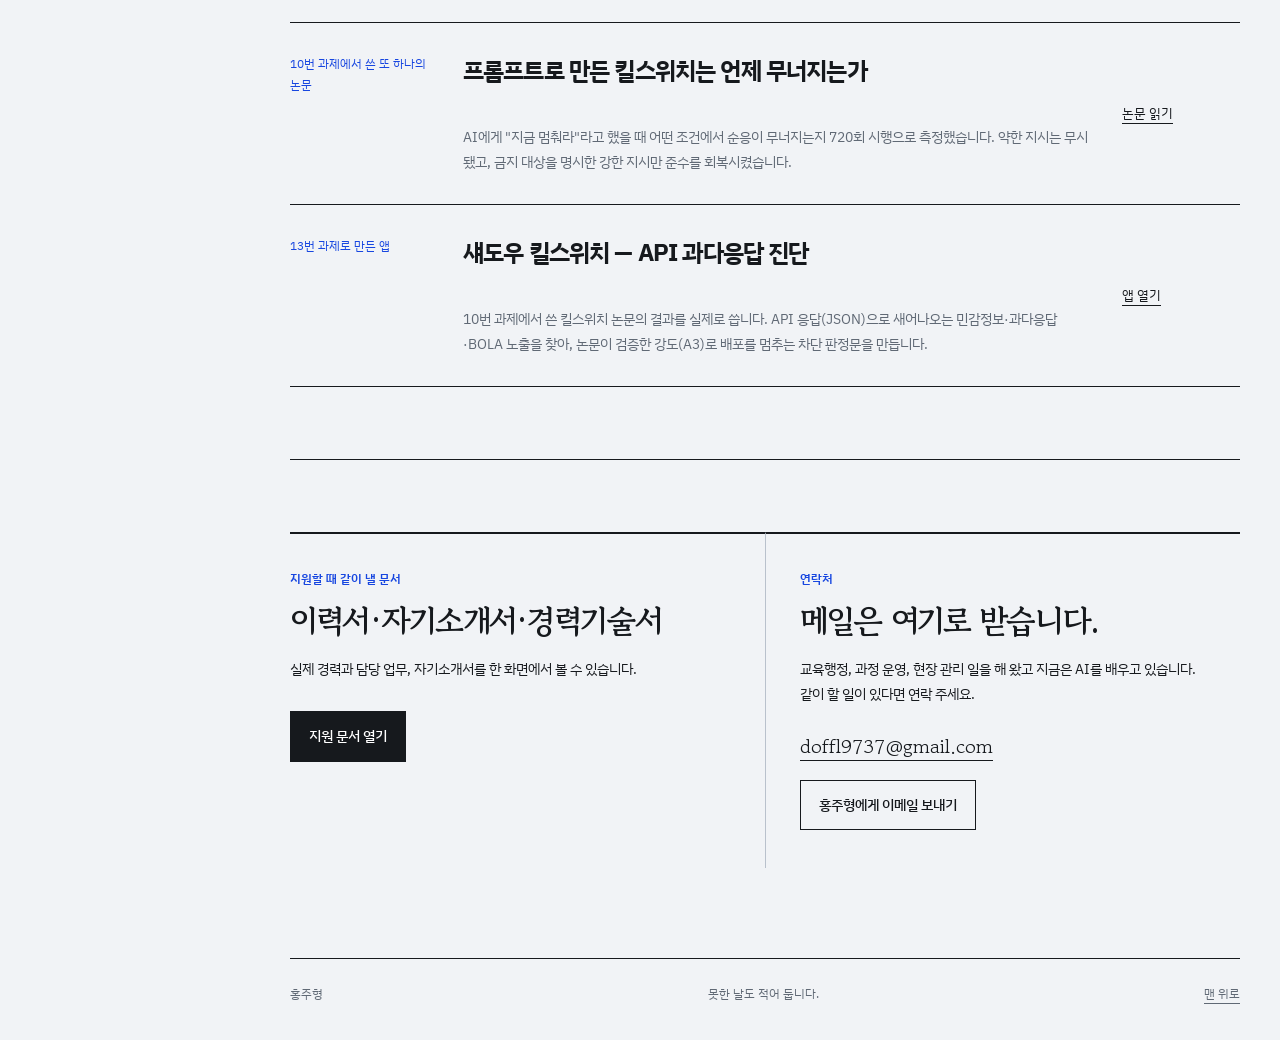
==== commit 160134e6: "feat(work): 대표작에 킬스위치 논문·섀도우 킬스위치 앱 추가 - #work에 10번 과제 킬스위치 논문 카드(killswitch-paper.html)와   그 논문 결과를" ====
--- a/preview/index.html
+++ b/preview/index.html
@@ -77,8 +77,8 @@
 
     <section id="work" class="section">
       <div class="section-head">
-        <h2>대표작은 10번 과제 하나만 실었습니다.</h2>
-        <p>완성한 무료 과제도 있지만, 무료 AI 도구에 익숙해지기 위한 가벼운 연습이라 목록에서는 뺐습니다. 13번 앱은 아직 시작 전이라 자리를 비워 뒀습니다.</p>
+        <h2>대표작: 10번 과제에서 쓴 두 논문과 그 결과로 만든 앱.</h2>
+        <p>완성한 무료 과제도 있지만, 무료 AI 도구에 익숙해지기 위한 가벼운 연습이라 목록에서는 뺐습니다. 13번 앱은 10번 과제의 킬스위치 논문 결과를 실제로 쓰도록 만들었습니다.</p>
       </div>
       <div class="works">
         <article class="work">
@@ -87,11 +87,17 @@
           <p>한국어 설명문을 AI가 반복해서 고치면 수정량이 줄어드는지 확인했습니다. 예상과 달리 주 가설은 기각됐고, 그 결과를 논문에 적었습니다.</p>
           <a href="paper.html">논문 읽기</a>
         </article>
-        <article class="work work-empty">
-          <span class="work-kind">13번 과제로 만들 앱</span>
-          <h3>13번 과제 자리</h3>
-          <p>앱을 완성한 뒤 제가 맡은 일과 결과를 여기에 적겠습니다.</p>
-          <p class="work-note">예정일은 13번 과제를 시작할 때 정합니다.</p>
+        <article class="work">
+          <span class="work-kind">10번 과제에서 쓴 또 하나의 논문</span>
+          <h3>프롬프트로 만든 킬스위치는 언제 무너지는가</h3>
+          <p>AI에게 "지금 멈춰라"라고 했을 때 어떤 조건에서 순응이 무너지는지 720회 시행으로 측정했습니다. 약한 지시는 무시됐고, 금지 대상을 명시한 강한 지시만 준수를 회복시켰습니다.</p>
+          <a href="killswitch-paper.html">논문 읽기</a>
+        </article>
+        <article class="work">
+          <span class="work-kind">13번 과제로 만든 앱</span>
+          <h3>섀도우 킬스위치 — API 과다응답 진단</h3>
+          <p>10번 과제에서 쓴 킬스위치 논문의 결과를 실제로 씁니다. API 응답(JSON)으로 새어나오는 민감정보·과다응답·BOLA 노출을 찾아, 논문이 검증한 강도(A3)로 배포를 멈추는 차단 판정문을 만듭니다.</p>
+          <a href="killswitch/index.html">앱 열기</a>
         </article>
       </div>
     </section>
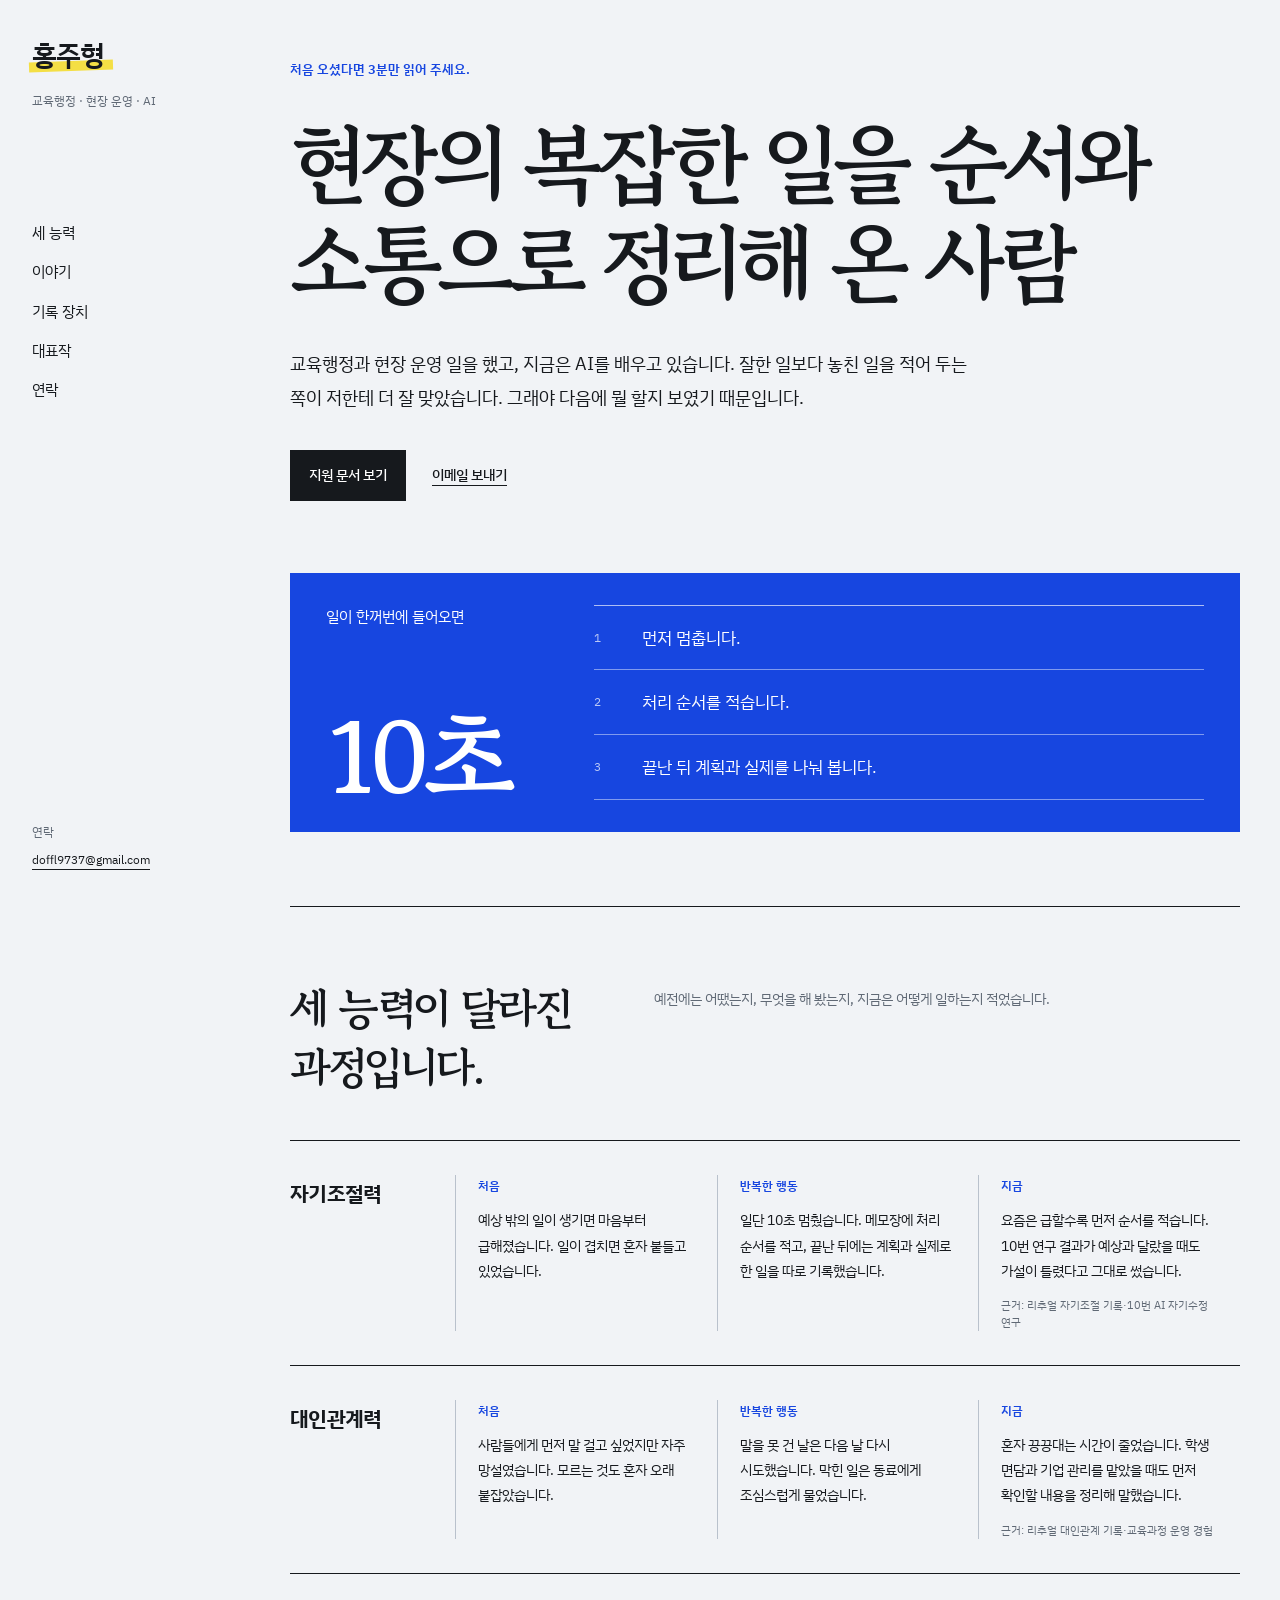
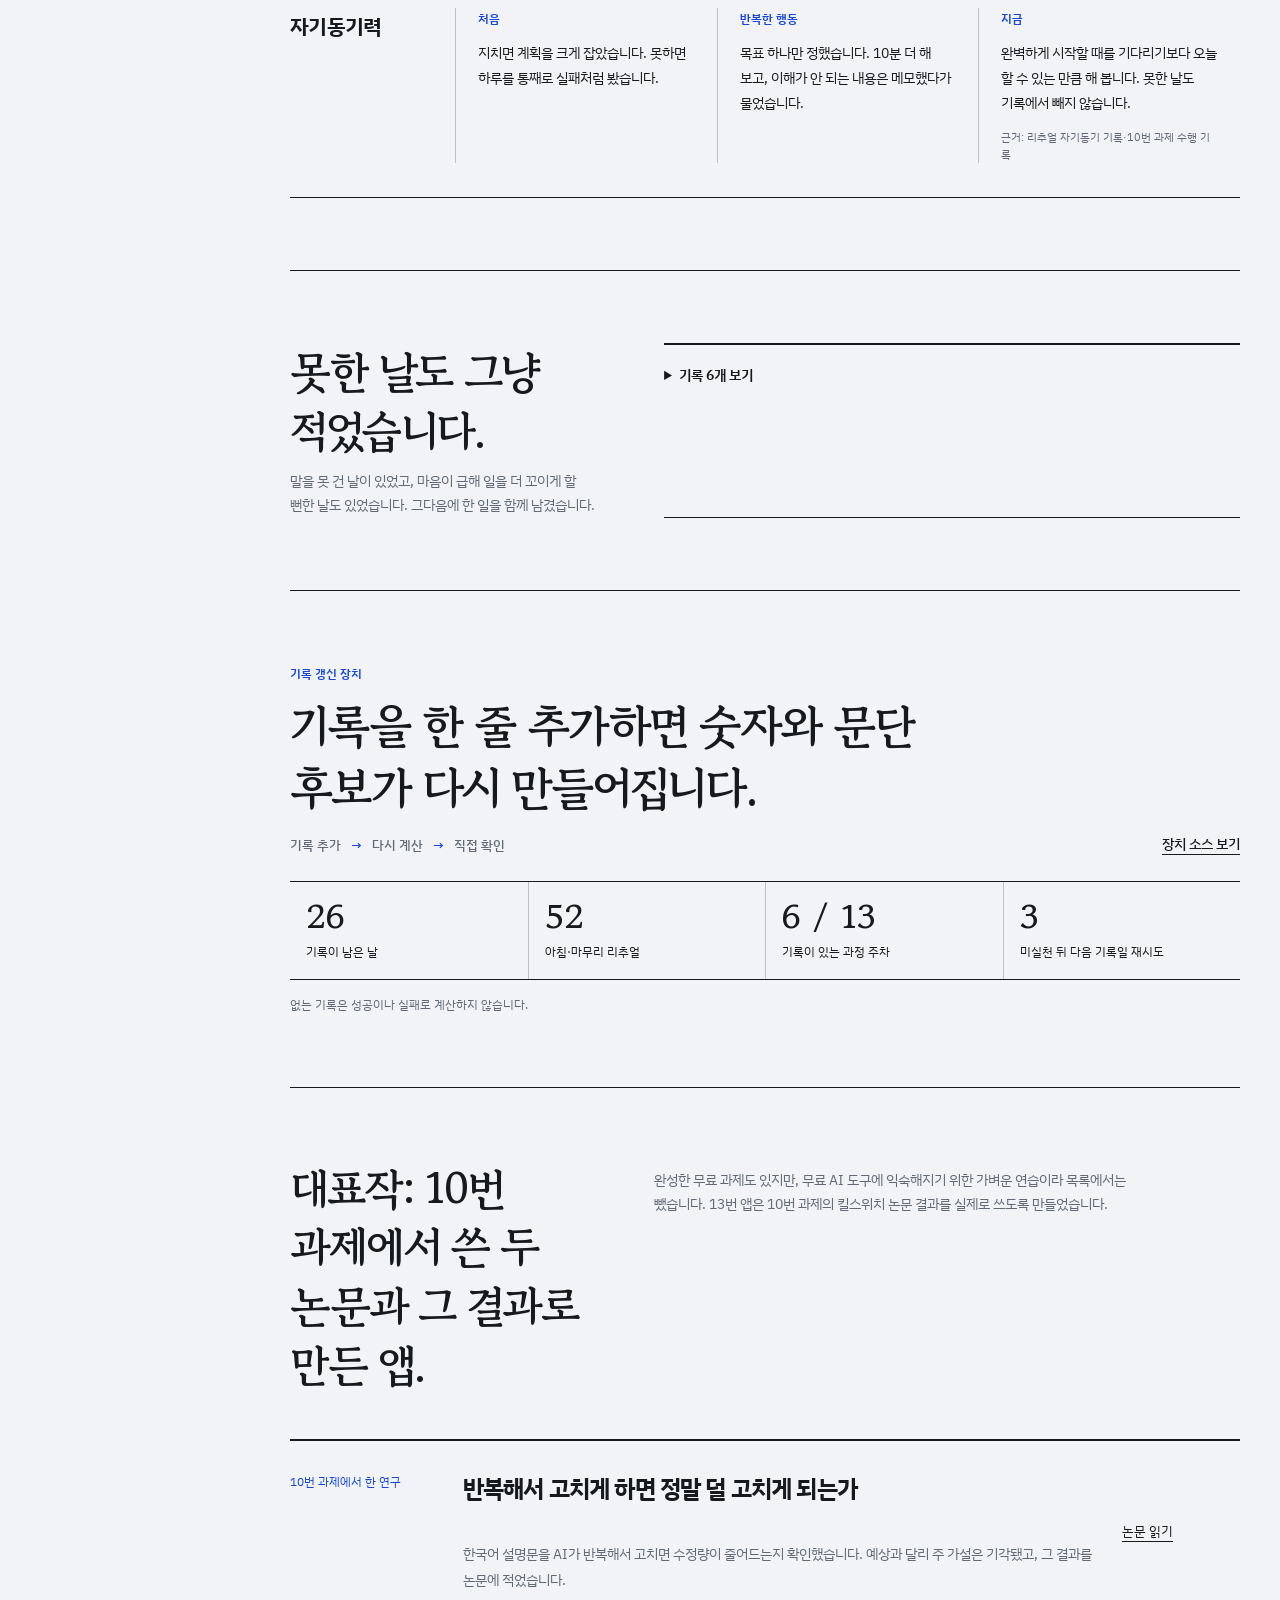
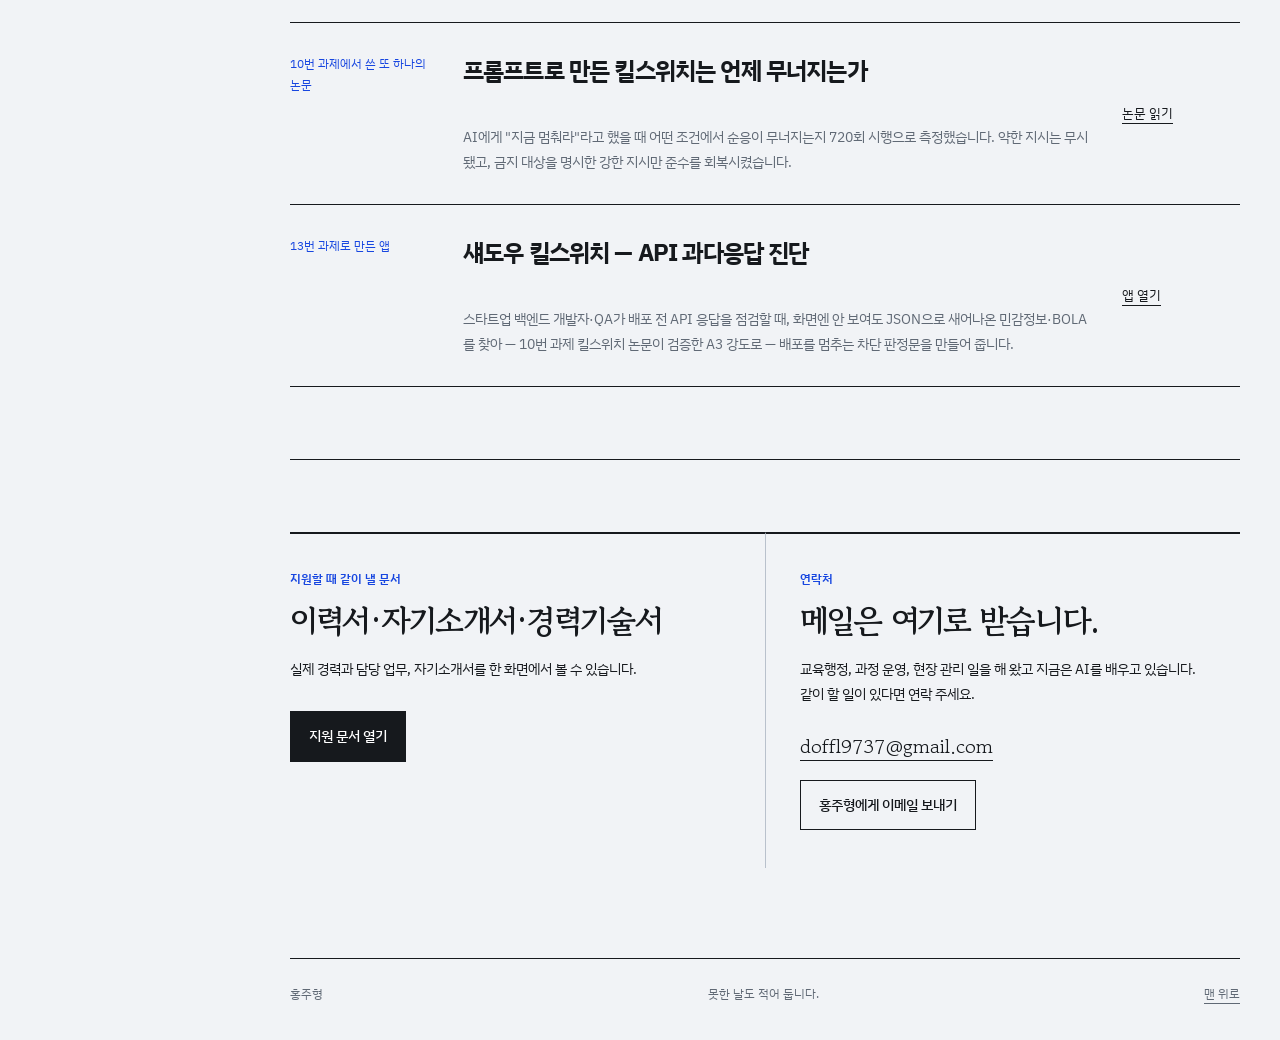
==== commit 0d356ee6: "docs(work): 대표작 앱 카드·첫 화면 한 문장을 BRB-C01/C10 기준으로 정련 - 첫 화면 lede와 #work 앱 카드에 돕는 대상(백엔드·QA)+하는 일+논문 결" ====
--- a/preview/index.html
+++ b/preview/index.html
@@ -96,7 +96,7 @@
         <article class="work">
           <span class="work-kind">13번 과제로 만든 앱</span>
           <h3>섀도우 킬스위치 — API 과다응답 진단</h3>
-          <p>10번 과제에서 쓴 킬스위치 논문의 결과를 실제로 씁니다. API 응답(JSON)으로 새어나오는 민감정보·과다응답·BOLA 노출을 찾아, 논문이 검증한 강도(A3)로 배포를 멈추는 차단 판정문을 만듭니다.</p>
+          <p>스타트업 백엔드 개발자·QA가 배포 전 API 응답을 점검할 때, 화면엔 안 보여도 JSON으로 새어나온 민감정보·BOLA를 찾아 — 10번 과제 킬스위치 논문이 검증한 A3 강도로 — 배포를 멈추는 차단 판정문을 만들어 줍니다.</p>
           <a href="killswitch/index.html">앱 열기</a>
         </article>
       </div>
